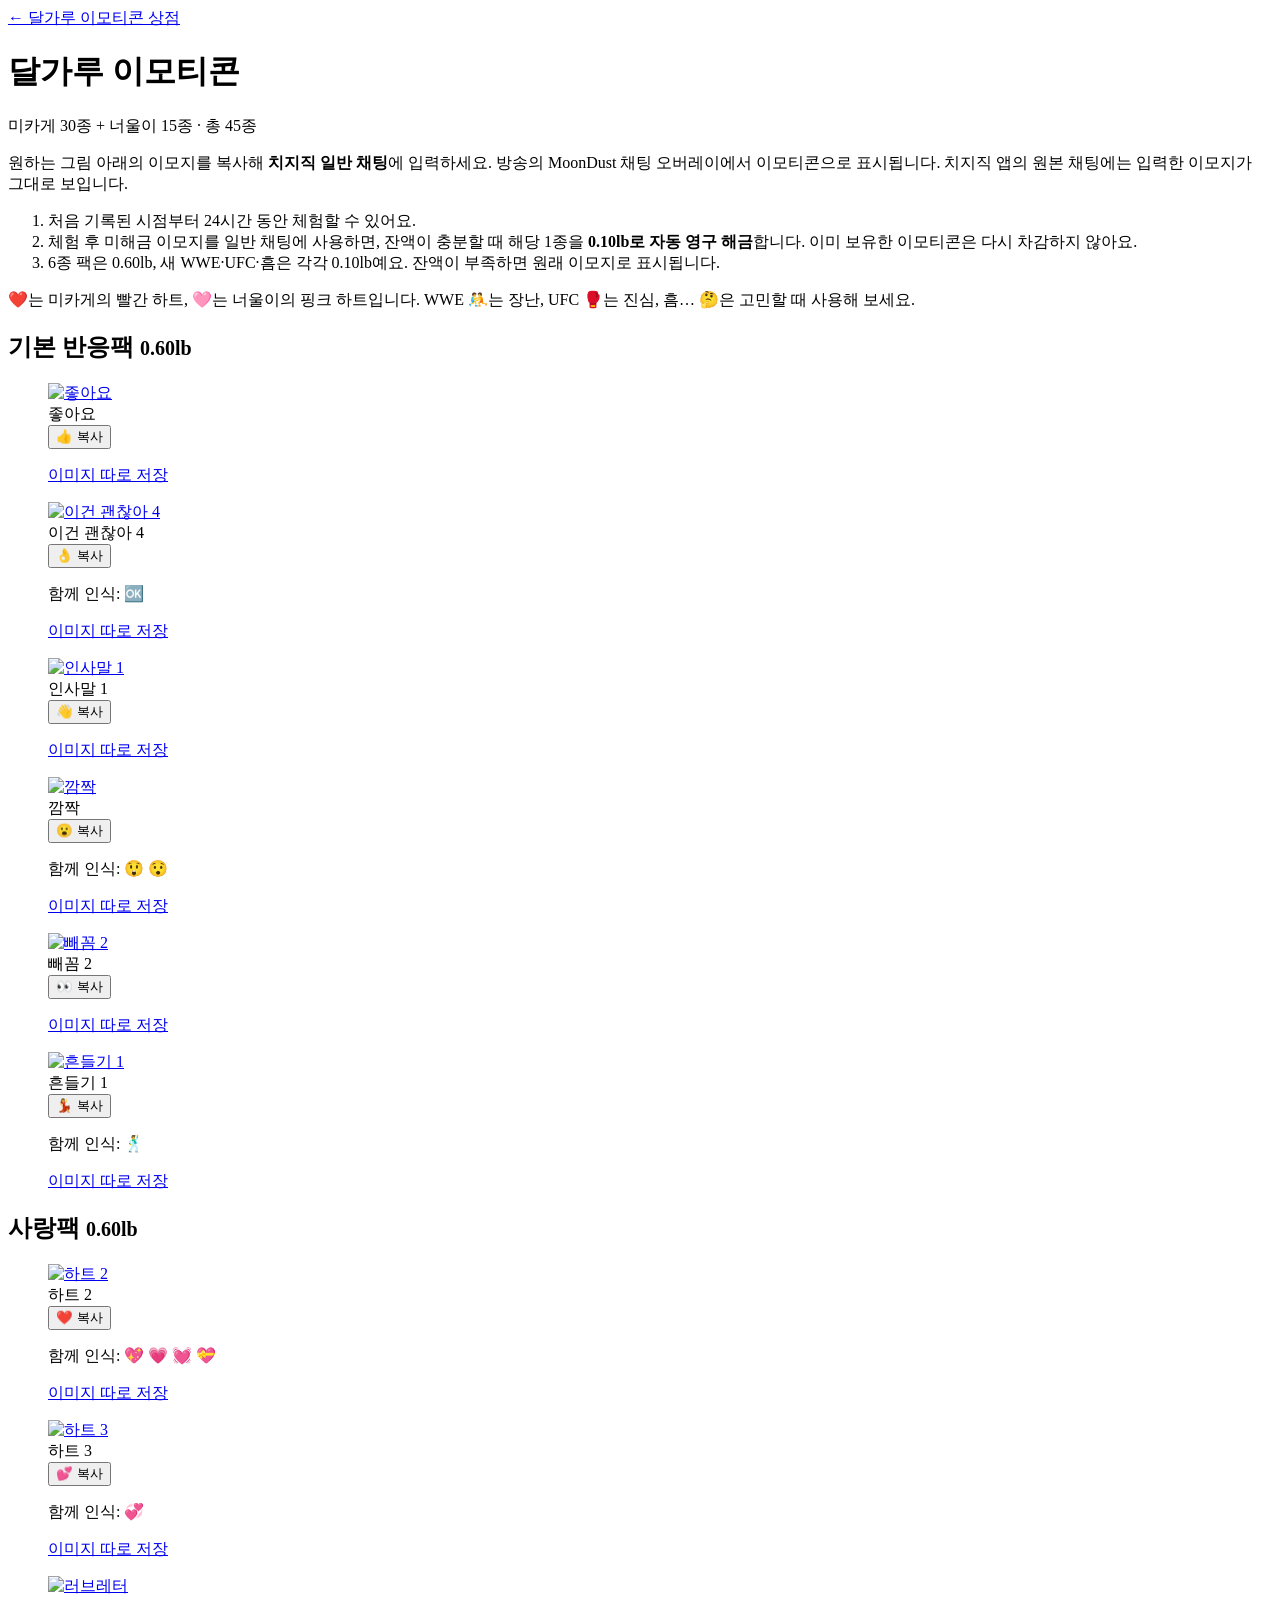
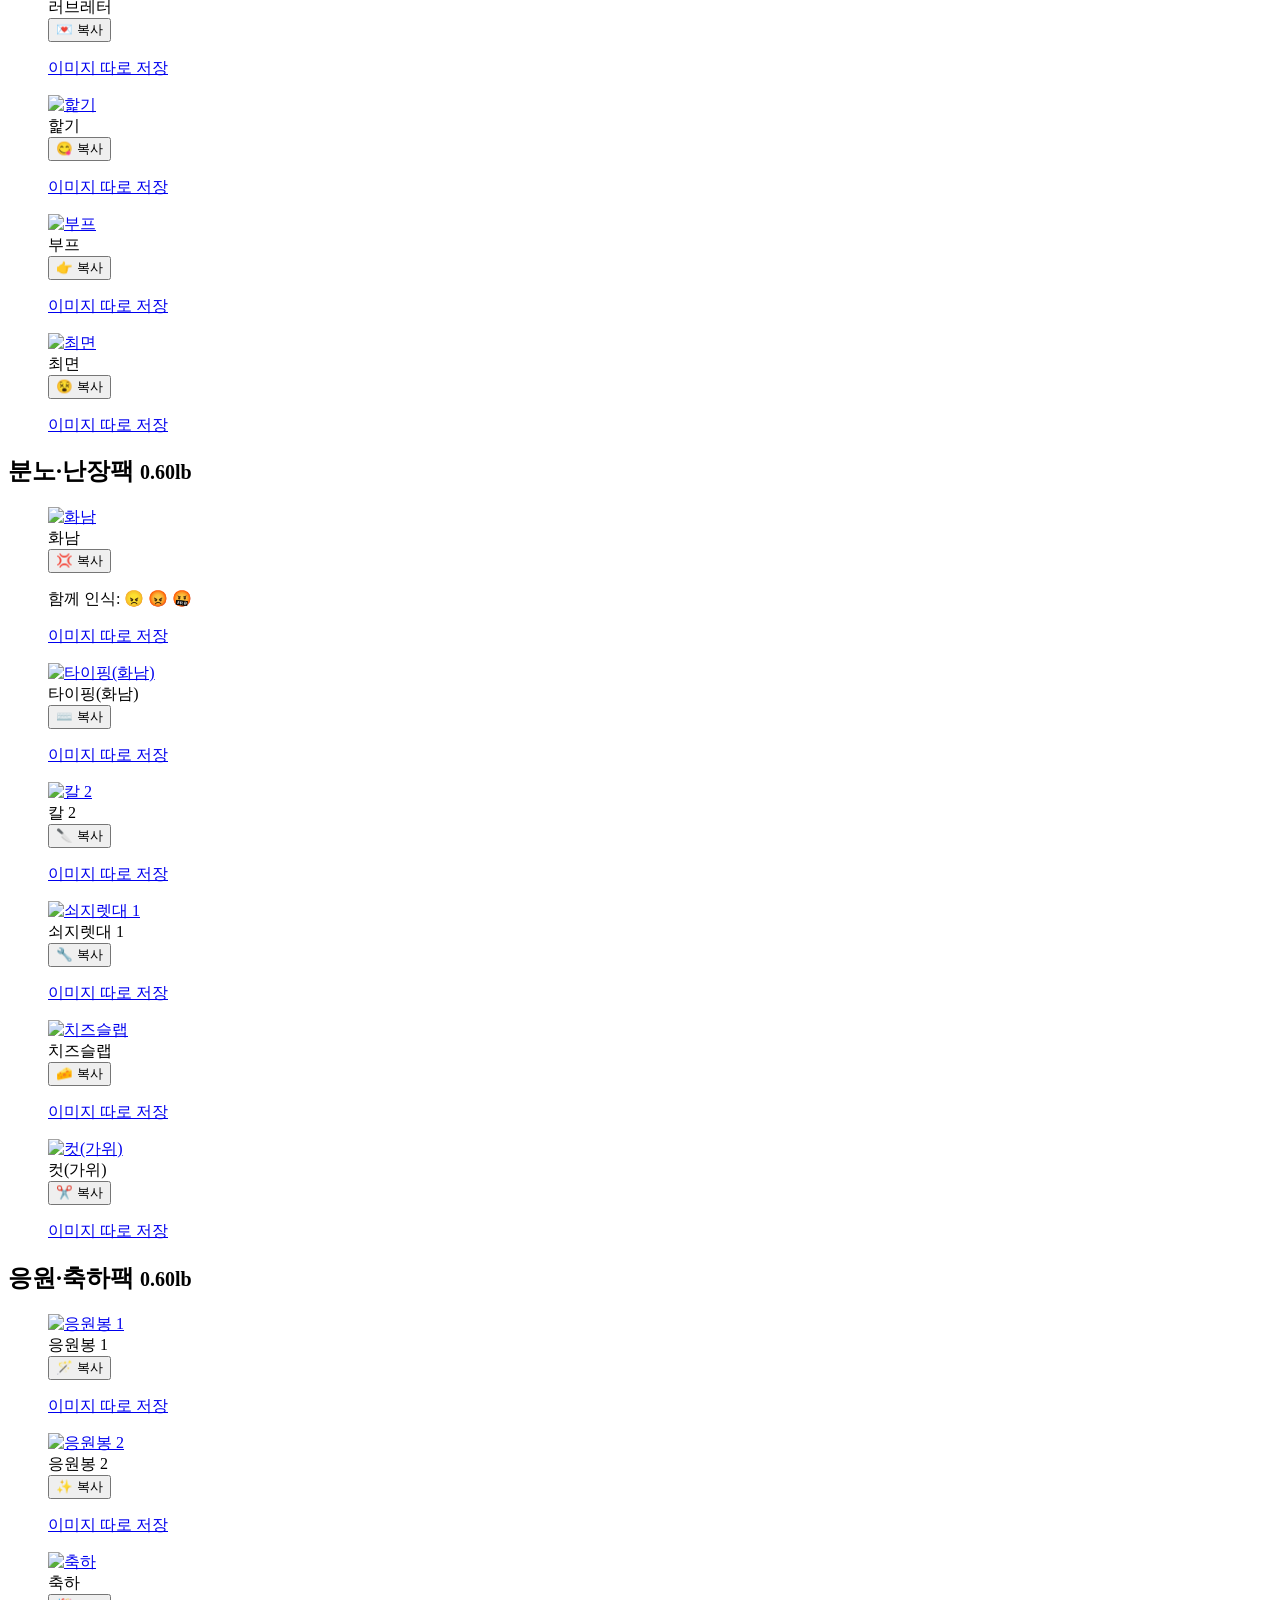
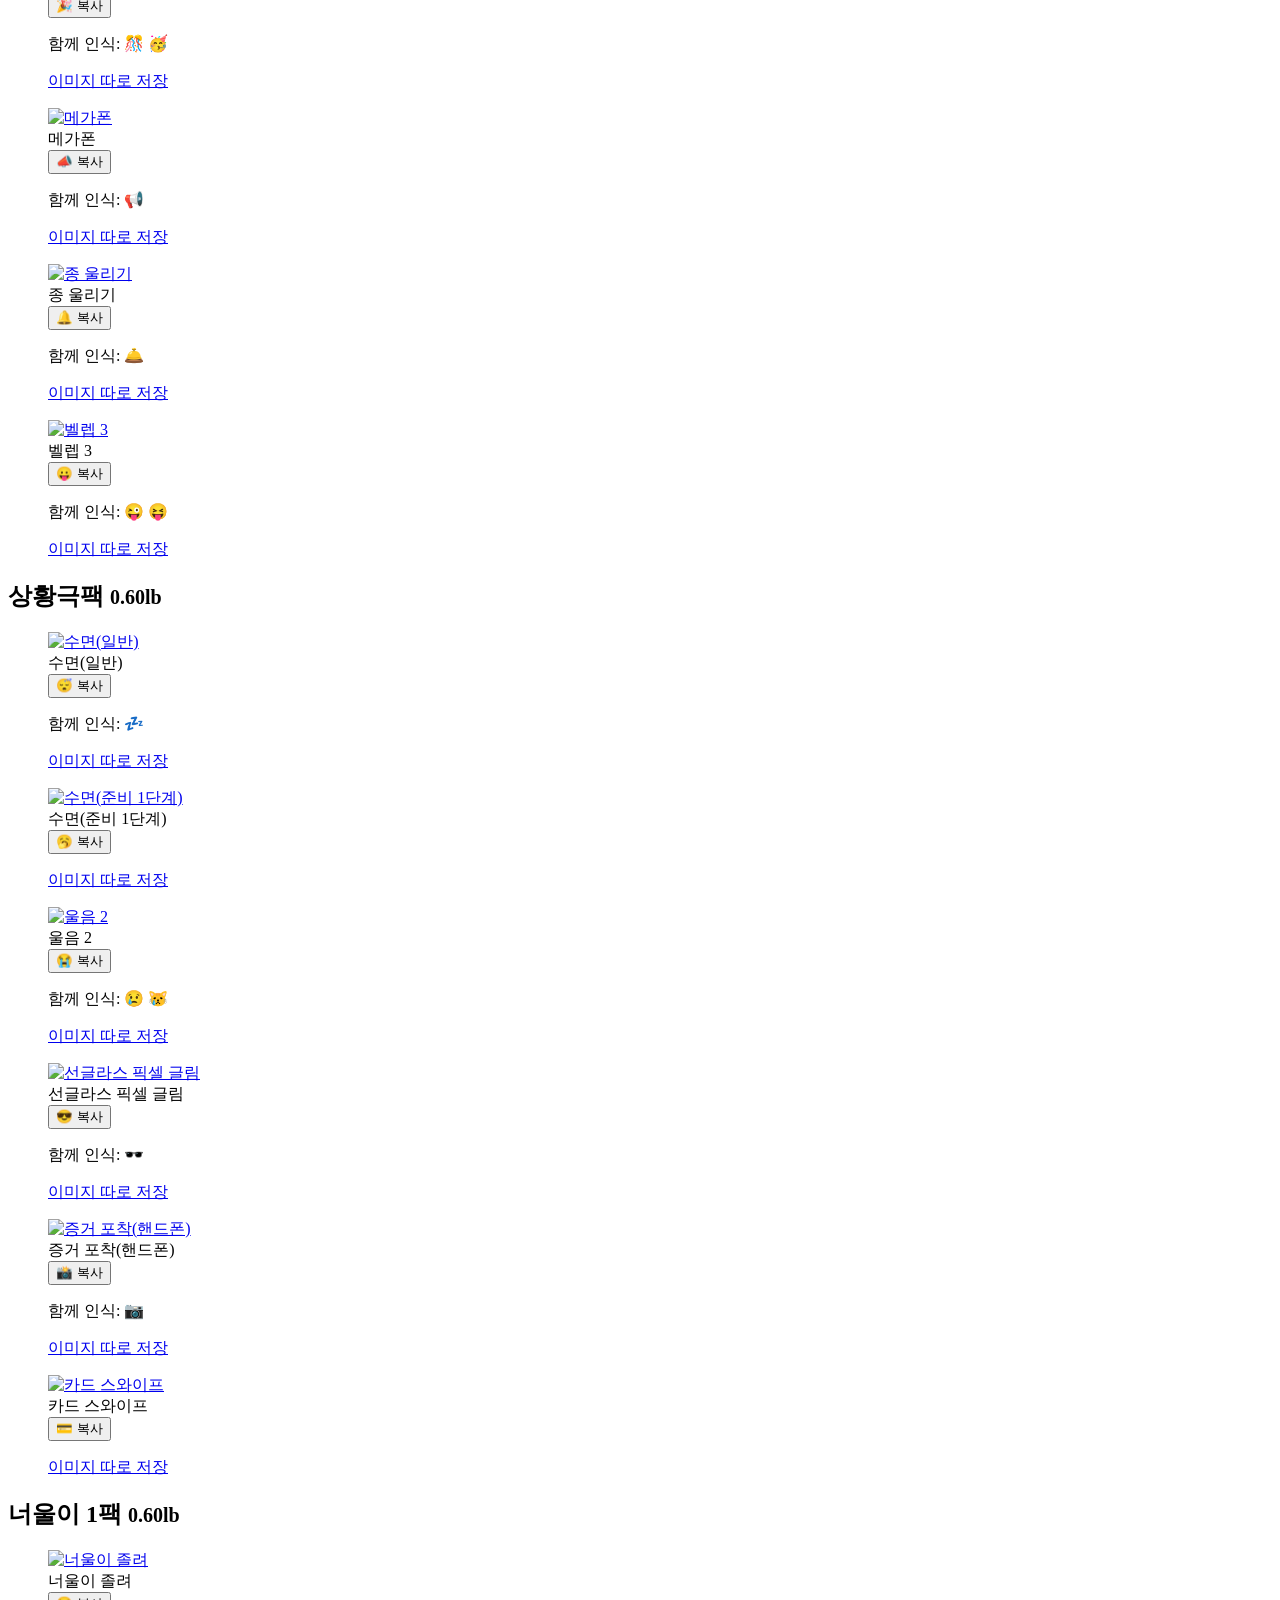
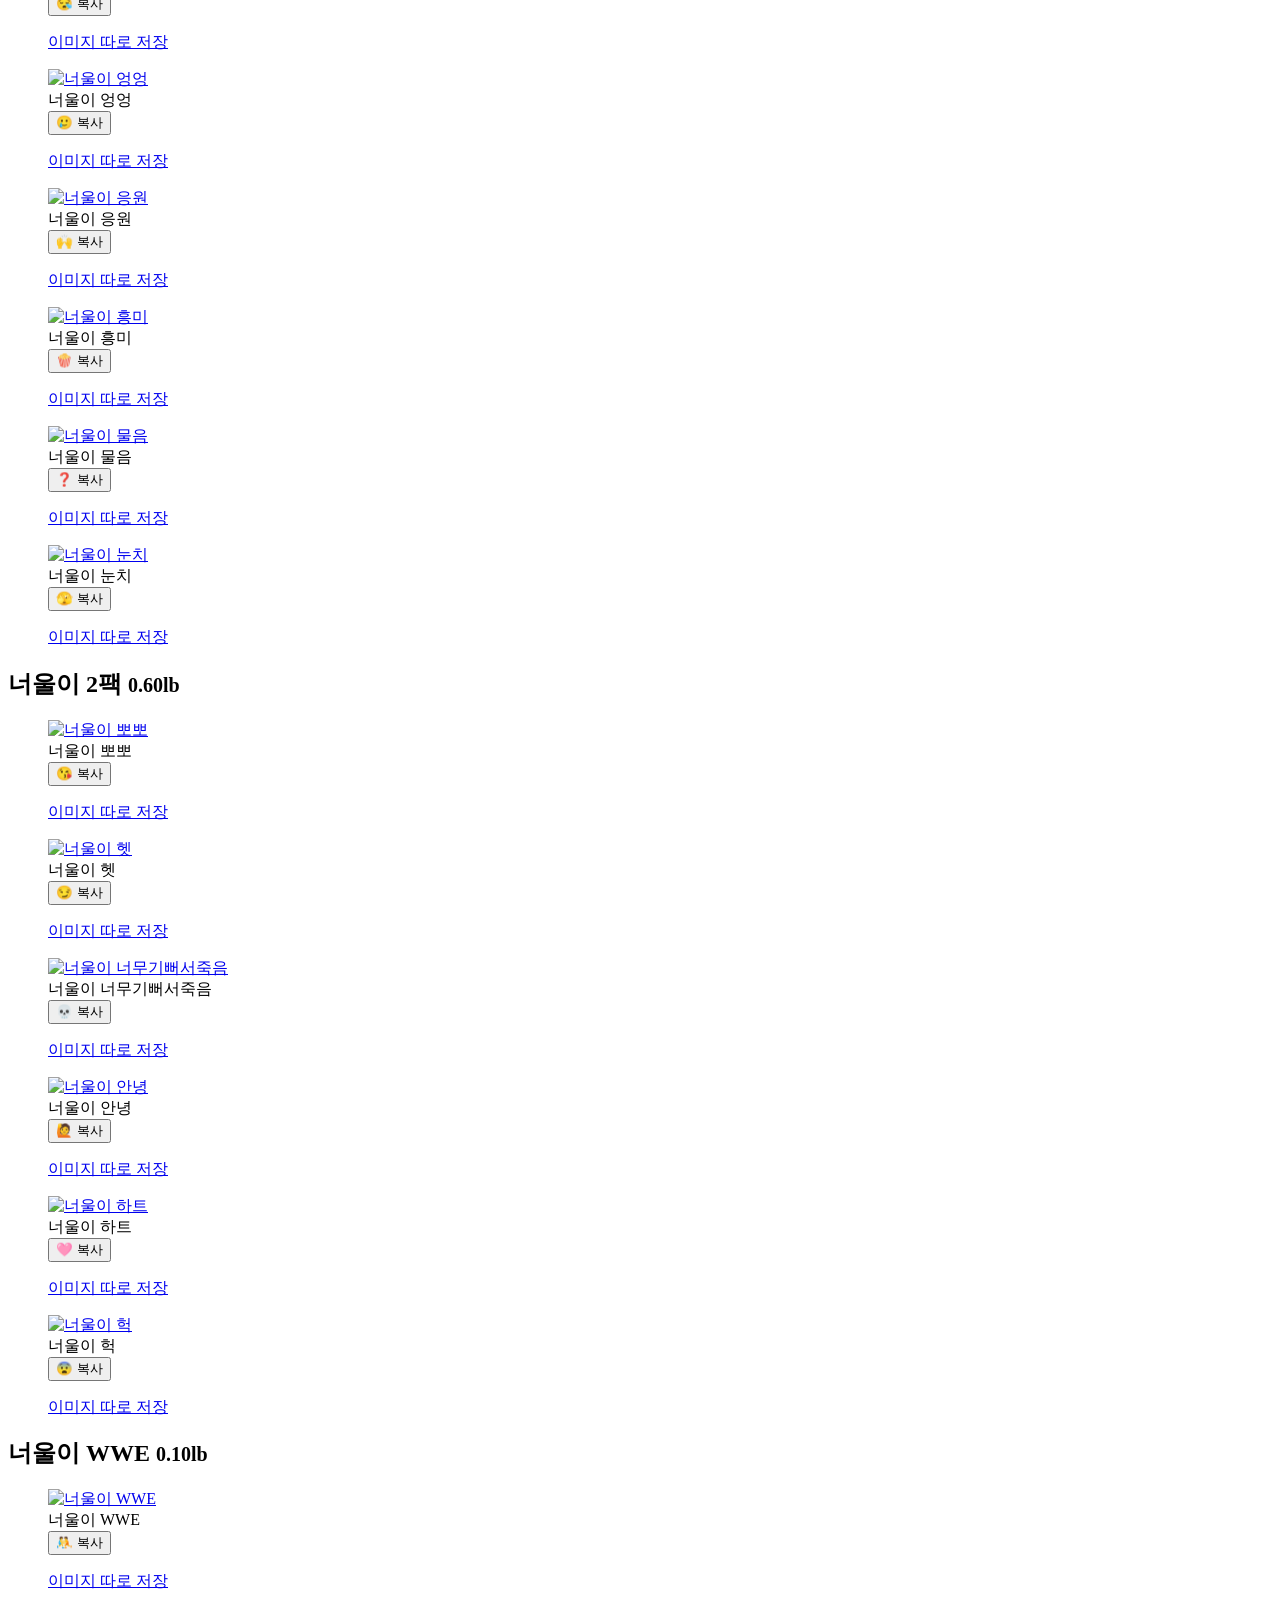
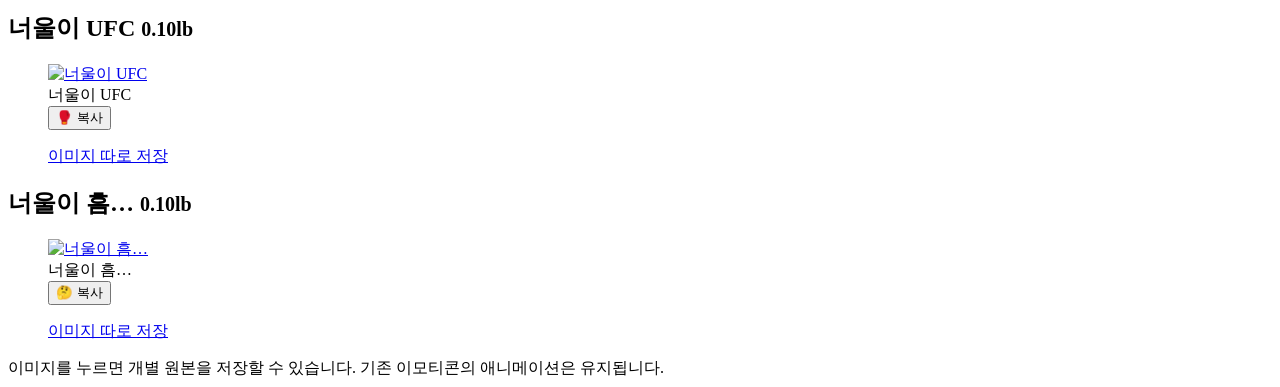
==== emote-guide.html @ 675f0cbe "Publish MoonDust complete emote guide: emote-guide.html" ====
<!doctype html><html lang="ko"><meta charset="utf-8"><meta name="viewport" content="width=device-width,initial-scale=1"><title>달가루 이모티콘 · 전체 사용 가이드</title><link rel="stylesheet" href="./emote-guide.css"><body><main><a href="./#emotes">← 달가루 이모티콘 상점</a><h1>달가루 이모티콘</h1><p class="lead">미카게 30종 + 너울이 15종 · 총 45종</p><p>원하는 그림 아래의 이모지를 복사해 <strong>치지직 일반 채팅</strong>에 입력하세요. 방송의 MoonDust 채팅 오버레이에서 이모티콘으로 표시됩니다. 치지직 앱의 원본 채팅에는 입력한 이모지가 그대로 보입니다.</p><ol><li>처음 기록된 시점부터 24시간 동안 체험할 수 있어요.</li><li>체험 후 미해금 이모지를 일반 채팅에 사용하면, 잔액이 충분할 때 해당 1종을 <strong>0.10lb로 자동 영구 해금</strong>합니다. 이미 보유한 이모티콘은 다시 차감하지 않아요.</li><li>6종 팩은 0.60lb, 새 WWE·UFC·흠은 각각 0.10lb예요. 잔액이 부족하면 원래 이모지로 표시됩니다.</li></ol><p>❤️는 미카게의 빨간 하트, 🩷는 너울이의 핑크 하트입니다. WWE 🤼는 장난, UFC 🥊는 진심, 흠… 🤔은 고민할 때 사용해 보세요.</p><p id="copy-status" role="status" aria-live="polite"></p><section><h2>기본 반응팩 <small>0.60lb</small></h2><div class="grid"><figure><a href="https://mikage-moondust.uiling.chatgpt.site/emote-assets/like-eed3e1c552b2e7c0.gif" download><img src="https://mikage-moondust.uiling.chatgpt.site/emote-assets/like-eed3e1c552b2e7c0.gif" alt="좋아요" width="160" height="160" loading="lazy"></a><figcaption>좋아요</figcaption><button type="button" data-copy="👍">👍 복사</button><p class="aliases"></p><a href="https://mikage-moondust.uiling.chatgpt.site/emote-assets/like-eed3e1c552b2e7c0.gif" download>이미지 따로 저장</a></figure><figure><a href="https://mikage-moondust.uiling.chatgpt.site/emote-assets/okay-93b580d7448244f3.gif" download><img src="https://mikage-moondust.uiling.chatgpt.site/emote-assets/okay-93b580d7448244f3.gif" alt="이건 괜찮아 4" width="160" height="160" loading="lazy"></a><figcaption>이건 괜찮아 4</figcaption><button type="button" data-copy="👌">👌 복사</button><p class="aliases">함께 인식: 🆗</p><a href="https://mikage-moondust.uiling.chatgpt.site/emote-assets/okay-93b580d7448244f3.gif" download>이미지 따로 저장</a></figure><figure><a href="https://mikage-moondust.uiling.chatgpt.site/emote-assets/hello-a916f57920b6ce4c.gif" download><img src="https://mikage-moondust.uiling.chatgpt.site/emote-assets/hello-a916f57920b6ce4c.gif" alt="인사말 1" width="160" height="160" loading="lazy"></a><figcaption>인사말 1</figcaption><button type="button" data-copy="👋">👋 복사</button><p class="aliases"></p><a href="https://mikage-moondust.uiling.chatgpt.site/emote-assets/hello-a916f57920b6ce4c.gif" download>이미지 따로 저장</a></figure><figure><a href="https://mikage-moondust.uiling.chatgpt.site/emote-assets/surprise-17e62fa26960fc77.gif" download><img src="https://mikage-moondust.uiling.chatgpt.site/emote-assets/surprise-17e62fa26960fc77.gif" alt="깜짝" width="160" height="160" loading="lazy"></a><figcaption>깜짝</figcaption><button type="button" data-copy="😮">😮 복사</button><p class="aliases">함께 인식: 😲 😯</p><a href="https://mikage-moondust.uiling.chatgpt.site/emote-assets/surprise-17e62fa26960fc77.gif" download>이미지 따로 저장</a></figure><figure><a href="https://mikage-moondust.uiling.chatgpt.site/emote-assets/peek-11a2d6be39b840a2.gif" download><img src="https://mikage-moondust.uiling.chatgpt.site/emote-assets/peek-11a2d6be39b840a2.gif" alt="빼꼼 2" width="160" height="160" loading="lazy"></a><figcaption>빼꼼 2</figcaption><button type="button" data-copy="👀">👀 복사</button><p class="aliases"></p><a href="https://mikage-moondust.uiling.chatgpt.site/emote-assets/peek-11a2d6be39b840a2.gif" download>이미지 따로 저장</a></figure><figure><a href="https://mikage-moondust.uiling.chatgpt.site/emote-assets/shake-0566fd6a4ebff6fd.gif" download><img src="https://mikage-moondust.uiling.chatgpt.site/emote-assets/shake-0566fd6a4ebff6fd.gif" alt="흔들기 1" width="160" height="160" loading="lazy"></a><figcaption>흔들기 1</figcaption><button type="button" data-copy="💃">💃 복사</button><p class="aliases">함께 인식: 🕺</p><a href="https://mikage-moondust.uiling.chatgpt.site/emote-assets/shake-0566fd6a4ebff6fd.gif" download>이미지 따로 저장</a></figure></div></section><section><h2>사랑팩 <small>0.60lb</small></h2><div class="grid"><figure><a href="https://mikage-moondust.uiling.chatgpt.site/emote-assets/heart-c5cb32f685c81245.gif" download><img src="https://mikage-moondust.uiling.chatgpt.site/emote-assets/heart-c5cb32f685c81245.gif" alt="하트 2" width="160" height="160" loading="lazy"></a><figcaption>하트 2</figcaption><button type="button" data-copy="❤️">❤️ 복사</button><p class="aliases">함께 인식: 💖 💗 💓 💝</p><a href="https://mikage-moondust.uiling.chatgpt.site/emote-assets/heart-c5cb32f685c81245.gif" download>이미지 따로 저장</a></figure><figure><a href="https://mikage-moondust.uiling.chatgpt.site/emote-assets/hearts-6befe5bba53d9139.gif" download><img src="https://mikage-moondust.uiling.chatgpt.site/emote-assets/hearts-6befe5bba53d9139.gif" alt="하트 3" width="160" height="160" loading="lazy"></a><figcaption>하트 3</figcaption><button type="button" data-copy="💕">💕 복사</button><p class="aliases">함께 인식: 💞</p><a href="https://mikage-moondust.uiling.chatgpt.site/emote-assets/hearts-6befe5bba53d9139.gif" download>이미지 따로 저장</a></figure><figure><a href="https://mikage-moondust.uiling.chatgpt.site/emote-assets/letter-54b73bb79f86b733.gif" download><img src="https://mikage-moondust.uiling.chatgpt.site/emote-assets/letter-54b73bb79f86b733.gif" alt="러브레터" width="160" height="160" loading="lazy"></a><figcaption>러브레터</figcaption><button type="button" data-copy="💌">💌 복사</button><p class="aliases"></p><a href="https://mikage-moondust.uiling.chatgpt.site/emote-assets/letter-54b73bb79f86b733.gif" download>이미지 따로 저장</a></figure><figure><a href="https://mikage-moondust.uiling.chatgpt.site/emote-assets/lick-c629da28eef0bb8f.gif" download><img src="https://mikage-moondust.uiling.chatgpt.site/emote-assets/lick-c629da28eef0bb8f.gif" alt="핥기" width="160" height="160" loading="lazy"></a><figcaption>핥기</figcaption><button type="button" data-copy="😋">😋 복사</button><p class="aliases"></p><a href="https://mikage-moondust.uiling.chatgpt.site/emote-assets/lick-c629da28eef0bb8f.gif" download>이미지 따로 저장</a></figure><figure><a href="https://mikage-moondust.uiling.chatgpt.site/emote-assets/boop-9b54d014d9bc1bb2.gif" download><img src="https://mikage-moondust.uiling.chatgpt.site/emote-assets/boop-9b54d014d9bc1bb2.gif" alt="부프" width="160" height="160" loading="lazy"></a><figcaption>부프</figcaption><button type="button" data-copy="👉">👉 복사</button><p class="aliases"></p><a href="https://mikage-moondust.uiling.chatgpt.site/emote-assets/boop-9b54d014d9bc1bb2.gif" download>이미지 따로 저장</a></figure><figure><a href="https://mikage-moondust.uiling.chatgpt.site/emote-assets/hypnosis-98c4894995e524b1.gif" download><img src="https://mikage-moondust.uiling.chatgpt.site/emote-assets/hypnosis-98c4894995e524b1.gif" alt="최면" width="160" height="160" loading="lazy"></a><figcaption>최면</figcaption><button type="button" data-copy="😵">😵 복사</button><p class="aliases"></p><a href="https://mikage-moondust.uiling.chatgpt.site/emote-assets/hypnosis-98c4894995e524b1.gif" download>이미지 따로 저장</a></figure></div></section><section><h2>분노·난장팩 <small>0.60lb</small></h2><div class="grid"><figure><a href="https://mikage-moondust.uiling.chatgpt.site/emote-assets/angry-86b6f8505c39446e.gif" download><img src="https://mikage-moondust.uiling.chatgpt.site/emote-assets/angry-86b6f8505c39446e.gif" alt="화남" width="160" height="160" loading="lazy"></a><figcaption>화남</figcaption><button type="button" data-copy="💢">💢 복사</button><p class="aliases">함께 인식: 😠 😡 🤬</p><a href="https://mikage-moondust.uiling.chatgpt.site/emote-assets/angry-86b6f8505c39446e.gif" download>이미지 따로 저장</a></figure><figure><a href="https://mikage-moondust.uiling.chatgpt.site/emote-assets/typing-b37c34c18e0b1b00.gif" download><img src="https://mikage-moondust.uiling.chatgpt.site/emote-assets/typing-b37c34c18e0b1b00.gif" alt="타이핑(화남)" width="160" height="160" loading="lazy"></a><figcaption>타이핑(화남)</figcaption><button type="button" data-copy="⌨️">⌨️ 복사</button><p class="aliases"></p><a href="https://mikage-moondust.uiling.chatgpt.site/emote-assets/typing-b37c34c18e0b1b00.gif" download>이미지 따로 저장</a></figure><figure><a href="https://mikage-moondust.uiling.chatgpt.site/emote-assets/knife-c58257f8c8761fe9.gif" download><img src="https://mikage-moondust.uiling.chatgpt.site/emote-assets/knife-c58257f8c8761fe9.gif" alt="칼 2" width="160" height="160" loading="lazy"></a><figcaption>칼 2</figcaption><button type="button" data-copy="🔪">🔪 복사</button><p class="aliases"></p><a href="https://mikage-moondust.uiling.chatgpt.site/emote-assets/knife-c58257f8c8761fe9.gif" download>이미지 따로 저장</a></figure><figure><a href="https://mikage-moondust.uiling.chatgpt.site/emote-assets/crowbar-62a0d95db8de074e.gif" download><img src="https://mikage-moondust.uiling.chatgpt.site/emote-assets/crowbar-62a0d95db8de074e.gif" alt="쇠지렛대 1" width="160" height="160" loading="lazy"></a><figcaption>쇠지렛대 1</figcaption><button type="button" data-copy="🔧">🔧 복사</button><p class="aliases"></p><a href="https://mikage-moondust.uiling.chatgpt.site/emote-assets/crowbar-62a0d95db8de074e.gif" download>이미지 따로 저장</a></figure><figure><a href="https://mikage-moondust.uiling.chatgpt.site/emote-assets/cheese-3510c371e2b51f42.gif" download><img src="https://mikage-moondust.uiling.chatgpt.site/emote-assets/cheese-3510c371e2b51f42.gif" alt="치즈슬랩" width="160" height="160" loading="lazy"></a><figcaption>치즈슬랩</figcaption><button type="button" data-copy="🧀">🧀 복사</button><p class="aliases"></p><a href="https://mikage-moondust.uiling.chatgpt.site/emote-assets/cheese-3510c371e2b51f42.gif" download>이미지 따로 저장</a></figure><figure><a href="https://mikage-moondust.uiling.chatgpt.site/emote-assets/scissors-648e9de0bd212ffe.gif" download><img src="https://mikage-moondust.uiling.chatgpt.site/emote-assets/scissors-648e9de0bd212ffe.gif" alt="컷(가위)" width="160" height="160" loading="lazy"></a><figcaption>컷(가위)</figcaption><button type="button" data-copy="✂️">✂️ 복사</button><p class="aliases"></p><a href="https://mikage-moondust.uiling.chatgpt.site/emote-assets/scissors-648e9de0bd212ffe.gif" download>이미지 따로 저장</a></figure></div></section><section><h2>응원·축하팩 <small>0.60lb</small></h2><div class="grid"><figure><a href="https://mikage-moondust.uiling.chatgpt.site/emote-assets/lightstick1-c11123ab72e8c10c.gif" download><img src="https://mikage-moondust.uiling.chatgpt.site/emote-assets/lightstick1-c11123ab72e8c10c.gif" alt="응원봉 1" width="160" height="160" loading="lazy"></a><figcaption>응원봉 1</figcaption><button type="button" data-copy="🪄">🪄 복사</button><p class="aliases"></p><a href="https://mikage-moondust.uiling.chatgpt.site/emote-assets/lightstick1-c11123ab72e8c10c.gif" download>이미지 따로 저장</a></figure><figure><a href="https://mikage-moondust.uiling.chatgpt.site/emote-assets/lightstick2-cdcb2ab9e2550002.gif" download><img src="https://mikage-moondust.uiling.chatgpt.site/emote-assets/lightstick2-cdcb2ab9e2550002.gif" alt="응원봉 2" width="160" height="160" loading="lazy"></a><figcaption>응원봉 2</figcaption><button type="button" data-copy="✨">✨ 복사</button><p class="aliases"></p><a href="https://mikage-moondust.uiling.chatgpt.site/emote-assets/lightstick2-cdcb2ab9e2550002.gif" download>이미지 따로 저장</a></figure><figure><a href="https://mikage-moondust.uiling.chatgpt.site/emote-assets/party-117d31d4551e57bc.gif" download><img src="https://mikage-moondust.uiling.chatgpt.site/emote-assets/party-117d31d4551e57bc.gif" alt="축하" width="160" height="160" loading="lazy"></a><figcaption>축하</figcaption><button type="button" data-copy="🎉">🎉 복사</button><p class="aliases">함께 인식: 🎊 🥳</p><a href="https://mikage-moondust.uiling.chatgpt.site/emote-assets/party-117d31d4551e57bc.gif" download>이미지 따로 저장</a></figure><figure><a href="https://mikage-moondust.uiling.chatgpt.site/emote-assets/megaphone-efcb4255422467fb.gif" download><img src="https://mikage-moondust.uiling.chatgpt.site/emote-assets/megaphone-efcb4255422467fb.gif" alt="메가폰" width="160" height="160" loading="lazy"></a><figcaption>메가폰</figcaption><button type="button" data-copy="📣">📣 복사</button><p class="aliases">함께 인식: 📢</p><a href="https://mikage-moondust.uiling.chatgpt.site/emote-assets/megaphone-efcb4255422467fb.gif" download>이미지 따로 저장</a></figure><figure><a href="https://mikage-moondust.uiling.chatgpt.site/emote-assets/bell-528068bf02d869b9.gif" download><img src="https://mikage-moondust.uiling.chatgpt.site/emote-assets/bell-528068bf02d869b9.gif" alt="종 울리기" width="160" height="160" loading="lazy"></a><figcaption>종 울리기</figcaption><button type="button" data-copy="🔔">🔔 복사</button><p class="aliases">함께 인식: 🛎️</p><a href="https://mikage-moondust.uiling.chatgpt.site/emote-assets/bell-528068bf02d869b9.gif" download>이미지 따로 저장</a></figure><figure><a href="https://mikage-moondust.uiling.chatgpt.site/emote-assets/blep-5c6ae68a7be7bb1d.gif" download><img src="https://mikage-moondust.uiling.chatgpt.site/emote-assets/blep-5c6ae68a7be7bb1d.gif" alt="벨렙 3" width="160" height="160" loading="lazy"></a><figcaption>벨렙 3</figcaption><button type="button" data-copy="😛">😛 복사</button><p class="aliases">함께 인식: 😜 😝</p><a href="https://mikage-moondust.uiling.chatgpt.site/emote-assets/blep-5c6ae68a7be7bb1d.gif" download>이미지 따로 저장</a></figure></div></section><section><h2>상황극팩 <small>0.60lb</small></h2><div class="grid"><figure><a href="https://mikage-moondust.uiling.chatgpt.site/emote-assets/sleep-dbfe5532da8b2ffd.gif" download><img src="https://mikage-moondust.uiling.chatgpt.site/emote-assets/sleep-dbfe5532da8b2ffd.gif" alt="수면(일반)" width="160" height="160" loading="lazy"></a><figcaption>수면(일반)</figcaption><button type="button" data-copy="😴">😴 복사</button><p class="aliases">함께 인식: 💤</p><a href="https://mikage-moondust.uiling.chatgpt.site/emote-assets/sleep-dbfe5532da8b2ffd.gif" download>이미지 따로 저장</a></figure><figure><a href="https://mikage-moondust.uiling.chatgpt.site/emote-assets/bedtime-1fb79cf5437d87c2.gif" download><img src="https://mikage-moondust.uiling.chatgpt.site/emote-assets/bedtime-1fb79cf5437d87c2.gif" alt="수면(준비 1단계)" width="160" height="160" loading="lazy"></a><figcaption>수면(준비 1단계)</figcaption><button type="button" data-copy="🥱">🥱 복사</button><p class="aliases"></p><a href="https://mikage-moondust.uiling.chatgpt.site/emote-assets/bedtime-1fb79cf5437d87c2.gif" download>이미지 따로 저장</a></figure><figure><a href="https://mikage-moondust.uiling.chatgpt.site/emote-assets/cry-e6a0855f14cc6138.gif" download><img src="https://mikage-moondust.uiling.chatgpt.site/emote-assets/cry-e6a0855f14cc6138.gif" alt="울음 2" width="160" height="160" loading="lazy"></a><figcaption>울음 2</figcaption><button type="button" data-copy="😭">😭 복사</button><p class="aliases">함께 인식: 😢 😿</p><a href="https://mikage-moondust.uiling.chatgpt.site/emote-assets/cry-e6a0855f14cc6138.gif" download>이미지 따로 저장</a></figure><figure><a href="https://mikage-moondust.uiling.chatgpt.site/emote-assets/cool-c423064ec222534f.gif" download><img src="https://mikage-moondust.uiling.chatgpt.site/emote-assets/cool-c423064ec222534f.gif" alt="선글라스 픽셀 글림" width="160" height="160" loading="lazy"></a><figcaption>선글라스 픽셀 글림</figcaption><button type="button" data-copy="😎">😎 복사</button><p class="aliases">함께 인식: 🕶️</p><a href="https://mikage-moondust.uiling.chatgpt.site/emote-assets/cool-c423064ec222534f.gif" download>이미지 따로 저장</a></figure><figure><a href="https://mikage-moondust.uiling.chatgpt.site/emote-assets/phone-e9a98c3426c500c6.gif" download><img src="https://mikage-moondust.uiling.chatgpt.site/emote-assets/phone-e9a98c3426c500c6.gif" alt="증거 포착(핸드폰)" width="160" height="160" loading="lazy"></a><figcaption>증거 포착(핸드폰)</figcaption><button type="button" data-copy="📸">📸 복사</button><p class="aliases">함께 인식: 📷</p><a href="https://mikage-moondust.uiling.chatgpt.site/emote-assets/phone-e9a98c3426c500c6.gif" download>이미지 따로 저장</a></figure><figure><a href="https://mikage-moondust.uiling.chatgpt.site/emote-assets/card-10024dec38ced4e2.gif" download><img src="https://mikage-moondust.uiling.chatgpt.site/emote-assets/card-10024dec38ced4e2.gif" alt="카드 스와이프" width="160" height="160" loading="lazy"></a><figcaption>카드 스와이프</figcaption><button type="button" data-copy="💳">💳 복사</button><p class="aliases"></p><a href="https://mikage-moondust.uiling.chatgpt.site/emote-assets/card-10024dec38ced4e2.gif" download>이미지 따로 저장</a></figure></div></section><section><h2>너울이 1팩 <small>0.60lb</small></h2><div class="grid"><figure><a href="https://mikage-moondust.uiling.chatgpt.site/emote-assets/neowi-sleep-90ada2137429f231.png" download><img src="https://mikage-moondust.uiling.chatgpt.site/emote-assets/neowi-sleep-90ada2137429f231.png" alt="너울이 졸려" width="160" height="160" loading="lazy"></a><figcaption>너울이 졸려</figcaption><button type="button" data-copy="😪">😪 복사</button><p class="aliases"></p><a href="https://mikage-moondust.uiling.chatgpt.site/emote-assets/neowi-sleep-90ada2137429f231.png" download>이미지 따로 저장</a></figure><figure><a href="https://mikage-moondust.uiling.chatgpt.site/emote-assets/neowi-cry-25bdd8effabacdc1.png" download><img src="https://mikage-moondust.uiling.chatgpt.site/emote-assets/neowi-cry-25bdd8effabacdc1.png" alt="너울이 엉엉" width="160" height="160" loading="lazy"></a><figcaption>너울이 엉엉</figcaption><button type="button" data-copy="🥲">🥲 복사</button><p class="aliases"></p><a href="https://mikage-moondust.uiling.chatgpt.site/emote-assets/neowi-cry-25bdd8effabacdc1.png" download>이미지 따로 저장</a></figure><figure><a href="https://mikage-moondust.uiling.chatgpt.site/emote-assets/neowi-cheer-fa7fb49f21f439de.png" download><img src="https://mikage-moondust.uiling.chatgpt.site/emote-assets/neowi-cheer-fa7fb49f21f439de.png" alt="너울이 응원" width="160" height="160" loading="lazy"></a><figcaption>너울이 응원</figcaption><button type="button" data-copy="🙌">🙌 복사</button><p class="aliases"></p><a href="https://mikage-moondust.uiling.chatgpt.site/emote-assets/neowi-cheer-fa7fb49f21f439de.png" download>이미지 따로 저장</a></figure><figure><a href="https://mikage-moondust.uiling.chatgpt.site/emote-assets/neowi-interest-624e5a18eaf896e1.png" download><img src="https://mikage-moondust.uiling.chatgpt.site/emote-assets/neowi-interest-624e5a18eaf896e1.png" alt="너울이 흥미" width="160" height="160" loading="lazy"></a><figcaption>너울이 흥미</figcaption><button type="button" data-copy="🍿">🍿 복사</button><p class="aliases"></p><a href="https://mikage-moondust.uiling.chatgpt.site/emote-assets/neowi-interest-624e5a18eaf896e1.png" download>이미지 따로 저장</a></figure><figure><a href="https://mikage-moondust.uiling.chatgpt.site/emote-assets/neowi-question-6c96b8eb396dd05f.png" download><img src="https://mikage-moondust.uiling.chatgpt.site/emote-assets/neowi-question-6c96b8eb396dd05f.png" alt="너울이 물음" width="160" height="160" loading="lazy"></a><figcaption>너울이 물음</figcaption><button type="button" data-copy="❓">❓ 복사</button><p class="aliases"></p><a href="https://mikage-moondust.uiling.chatgpt.site/emote-assets/neowi-question-6c96b8eb396dd05f.png" download>이미지 따로 저장</a></figure><figure><a href="https://mikage-moondust.uiling.chatgpt.site/emote-assets/neowi-peek-80f66ad392a7d7e5.png" download><img src="https://mikage-moondust.uiling.chatgpt.site/emote-assets/neowi-peek-80f66ad392a7d7e5.png" alt="너울이 눈치" width="160" height="160" loading="lazy"></a><figcaption>너울이 눈치</figcaption><button type="button" data-copy="🫣">🫣 복사</button><p class="aliases"></p><a href="https://mikage-moondust.uiling.chatgpt.site/emote-assets/neowi-peek-80f66ad392a7d7e5.png" download>이미지 따로 저장</a></figure></div></section><section><h2>너울이 2팩 <small>0.60lb</small></h2><div class="grid"><figure><a href="https://mikage-moondust.uiling.chatgpt.site/emote-assets/neowi-kiss-8b04624f65d8d72b.png" download><img src="https://mikage-moondust.uiling.chatgpt.site/emote-assets/neowi-kiss-8b04624f65d8d72b.png" alt="너울이 뽀뽀" width="160" height="160" loading="lazy"></a><figcaption>너울이 뽀뽀</figcaption><button type="button" data-copy="😘">😘 복사</button><p class="aliases"></p><a href="https://mikage-moondust.uiling.chatgpt.site/emote-assets/neowi-kiss-8b04624f65d8d72b.png" download>이미지 따로 저장</a></figure><figure><a href="https://mikage-moondust.uiling.chatgpt.site/emote-assets/neowi-heh-14ce83ee393764d1.png" download><img src="https://mikage-moondust.uiling.chatgpt.site/emote-assets/neowi-heh-14ce83ee393764d1.png" alt="너울이 헷" width="160" height="160" loading="lazy"></a><figcaption>너울이 헷</figcaption><button type="button" data-copy="😏">😏 복사</button><p class="aliases"></p><a href="https://mikage-moondust.uiling.chatgpt.site/emote-assets/neowi-heh-14ce83ee393764d1.png" download>이미지 따로 저장</a></figure><figure><a href="https://mikage-moondust.uiling.chatgpt.site/emote-assets/neowi-dead-d442fd1340cd12ef.png" download><img src="https://mikage-moondust.uiling.chatgpt.site/emote-assets/neowi-dead-d442fd1340cd12ef.png" alt="너울이 너무기뻐서죽음" width="160" height="160" loading="lazy"></a><figcaption>너울이 너무기뻐서죽음</figcaption><button type="button" data-copy="💀">💀 복사</button><p class="aliases"></p><a href="https://mikage-moondust.uiling.chatgpt.site/emote-assets/neowi-dead-d442fd1340cd12ef.png" download>이미지 따로 저장</a></figure><figure><a href="https://mikage-moondust.uiling.chatgpt.site/emote-assets/neowi-hello-4611755e190566be.png" download><img src="https://mikage-moondust.uiling.chatgpt.site/emote-assets/neowi-hello-4611755e190566be.png" alt="너울이 안녕" width="160" height="160" loading="lazy"></a><figcaption>너울이 안녕</figcaption><button type="button" data-copy="🙋">🙋 복사</button><p class="aliases"></p><a href="https://mikage-moondust.uiling.chatgpt.site/emote-assets/neowi-hello-4611755e190566be.png" download>이미지 따로 저장</a></figure><figure><a href="https://mikage-moondust.uiling.chatgpt.site/emote-assets/neowi-heart-86cf8c88e7d1d2e7.png" download><img src="https://mikage-moondust.uiling.chatgpt.site/emote-assets/neowi-heart-86cf8c88e7d1d2e7.png" alt="너울이 하트" width="160" height="160" loading="lazy"></a><figcaption>너울이 하트</figcaption><button type="button" data-copy="🩷">🩷 복사</button><p class="aliases"></p><a href="https://mikage-moondust.uiling.chatgpt.site/emote-assets/neowi-heart-86cf8c88e7d1d2e7.png" download>이미지 따로 저장</a></figure><figure><a href="https://mikage-moondust.uiling.chatgpt.site/emote-assets/neowi-gasp-427283c5ea30bba0.png" download><img src="https://mikage-moondust.uiling.chatgpt.site/emote-assets/neowi-gasp-427283c5ea30bba0.png" alt="너울이 헉" width="160" height="160" loading="lazy"></a><figcaption>너울이 헉</figcaption><button type="button" data-copy="😨">😨 복사</button><p class="aliases"></p><a href="https://mikage-moondust.uiling.chatgpt.site/emote-assets/neowi-gasp-427283c5ea30bba0.png" download>이미지 따로 저장</a></figure></div></section><section><h2>너울이 WWE <small>0.10lb</small></h2><div class="grid"><figure><a href="https://mikage-moondust.uiling.chatgpt.site/emote-assets/neowi-wwe-4e50de957a567e4e.png" download><img src="https://mikage-moondust.uiling.chatgpt.site/emote-assets/neowi-wwe-4e50de957a567e4e.png" alt="너울이 WWE" width="160" height="160" loading="lazy"></a><figcaption>너울이 WWE</figcaption><button type="button" data-copy="🤼">🤼 복사</button><p class="aliases"></p><a href="https://mikage-moondust.uiling.chatgpt.site/emote-assets/neowi-wwe-4e50de957a567e4e.png" download>이미지 따로 저장</a></figure></div></section><section><h2>너울이 UFC <small>0.10lb</small></h2><div class="grid"><figure><a href="https://mikage-moondust.uiling.chatgpt.site/emote-assets/neowi-ufc-42dbe355ad2f5d29.png" download><img src="https://mikage-moondust.uiling.chatgpt.site/emote-assets/neowi-ufc-42dbe355ad2f5d29.png" alt="너울이 UFC" width="160" height="160" loading="lazy"></a><figcaption>너울이 UFC</figcaption><button type="button" data-copy="🥊">🥊 복사</button><p class="aliases"></p><a href="https://mikage-moondust.uiling.chatgpt.site/emote-assets/neowi-ufc-42dbe355ad2f5d29.png" download>이미지 따로 저장</a></figure></div></section><section><h2>너울이 흠… <small>0.10lb</small></h2><div class="grid"><figure><a href="https://mikage-moondust.uiling.chatgpt.site/emote-assets/neowi-hmm-a0caed163dd9e3e2.png" download><img src="https://mikage-moondust.uiling.chatgpt.site/emote-assets/neowi-hmm-a0caed163dd9e3e2.png" alt="너울이 흠…" width="160" height="160" loading="lazy"></a><figcaption>너울이 흠…</figcaption><button type="button" data-copy="🤔">🤔 복사</button><p class="aliases"></p><a href="https://mikage-moondust.uiling.chatgpt.site/emote-assets/neowi-hmm-a0caed163dd9e3e2.png" download>이미지 따로 저장</a></figure></div></section><footer>이미지를 누르면 개별 원본을 저장할 수 있습니다. 기존 이모티콘의 애니메이션은 유지됩니다.</footer></main><script src="./emote-guide.js" defer></script></body></html>
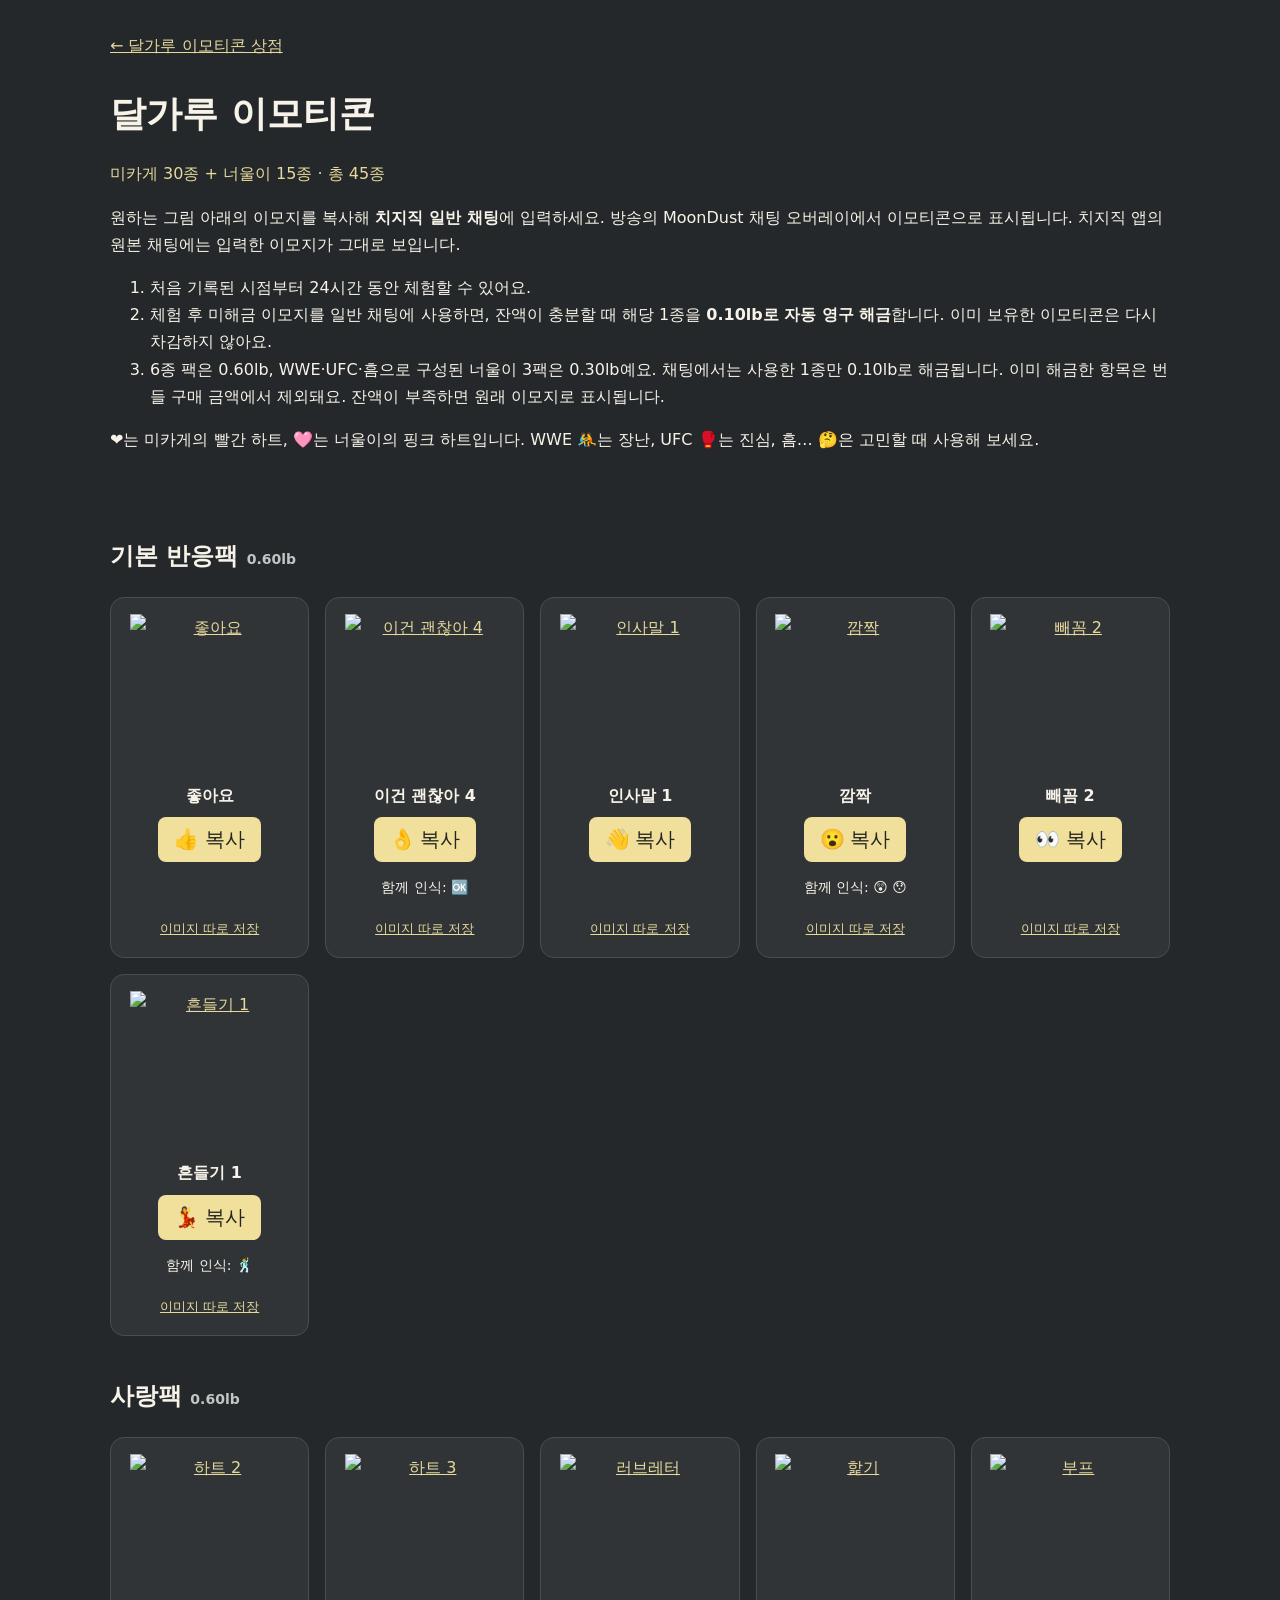
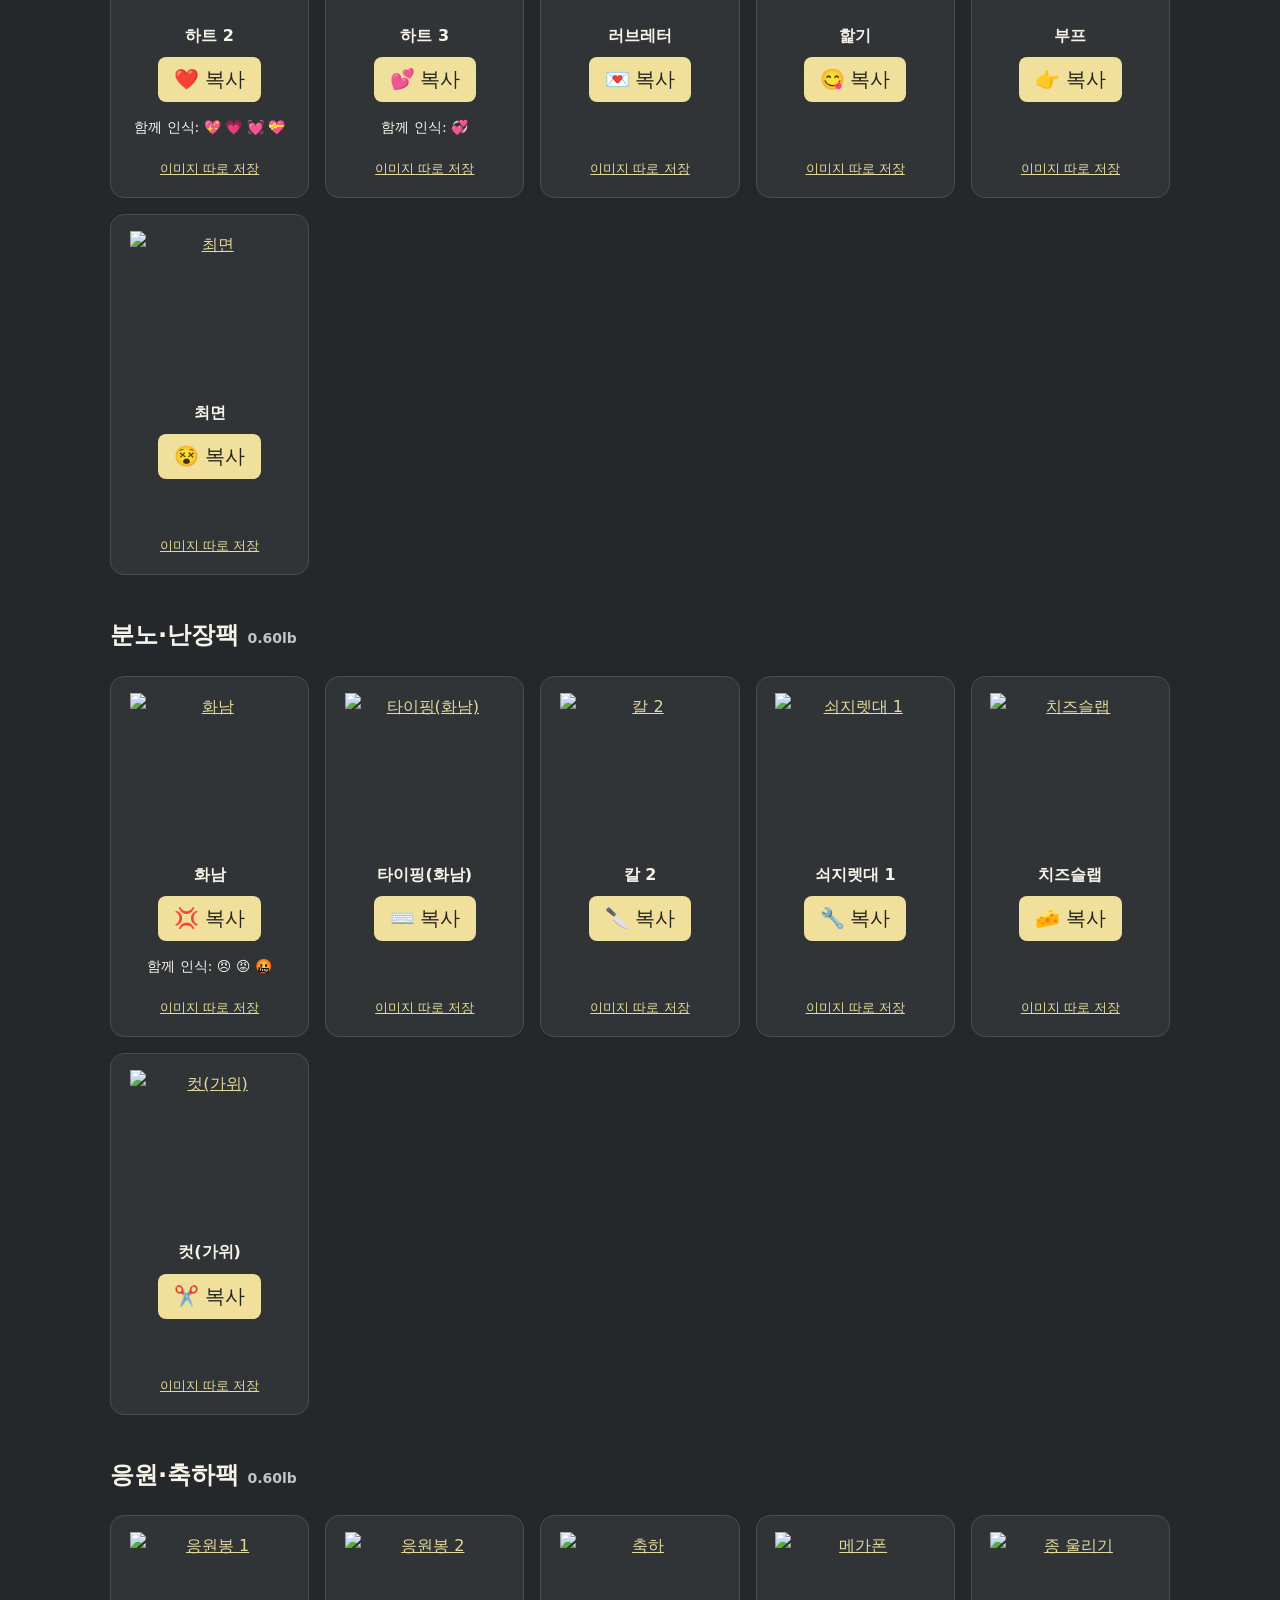
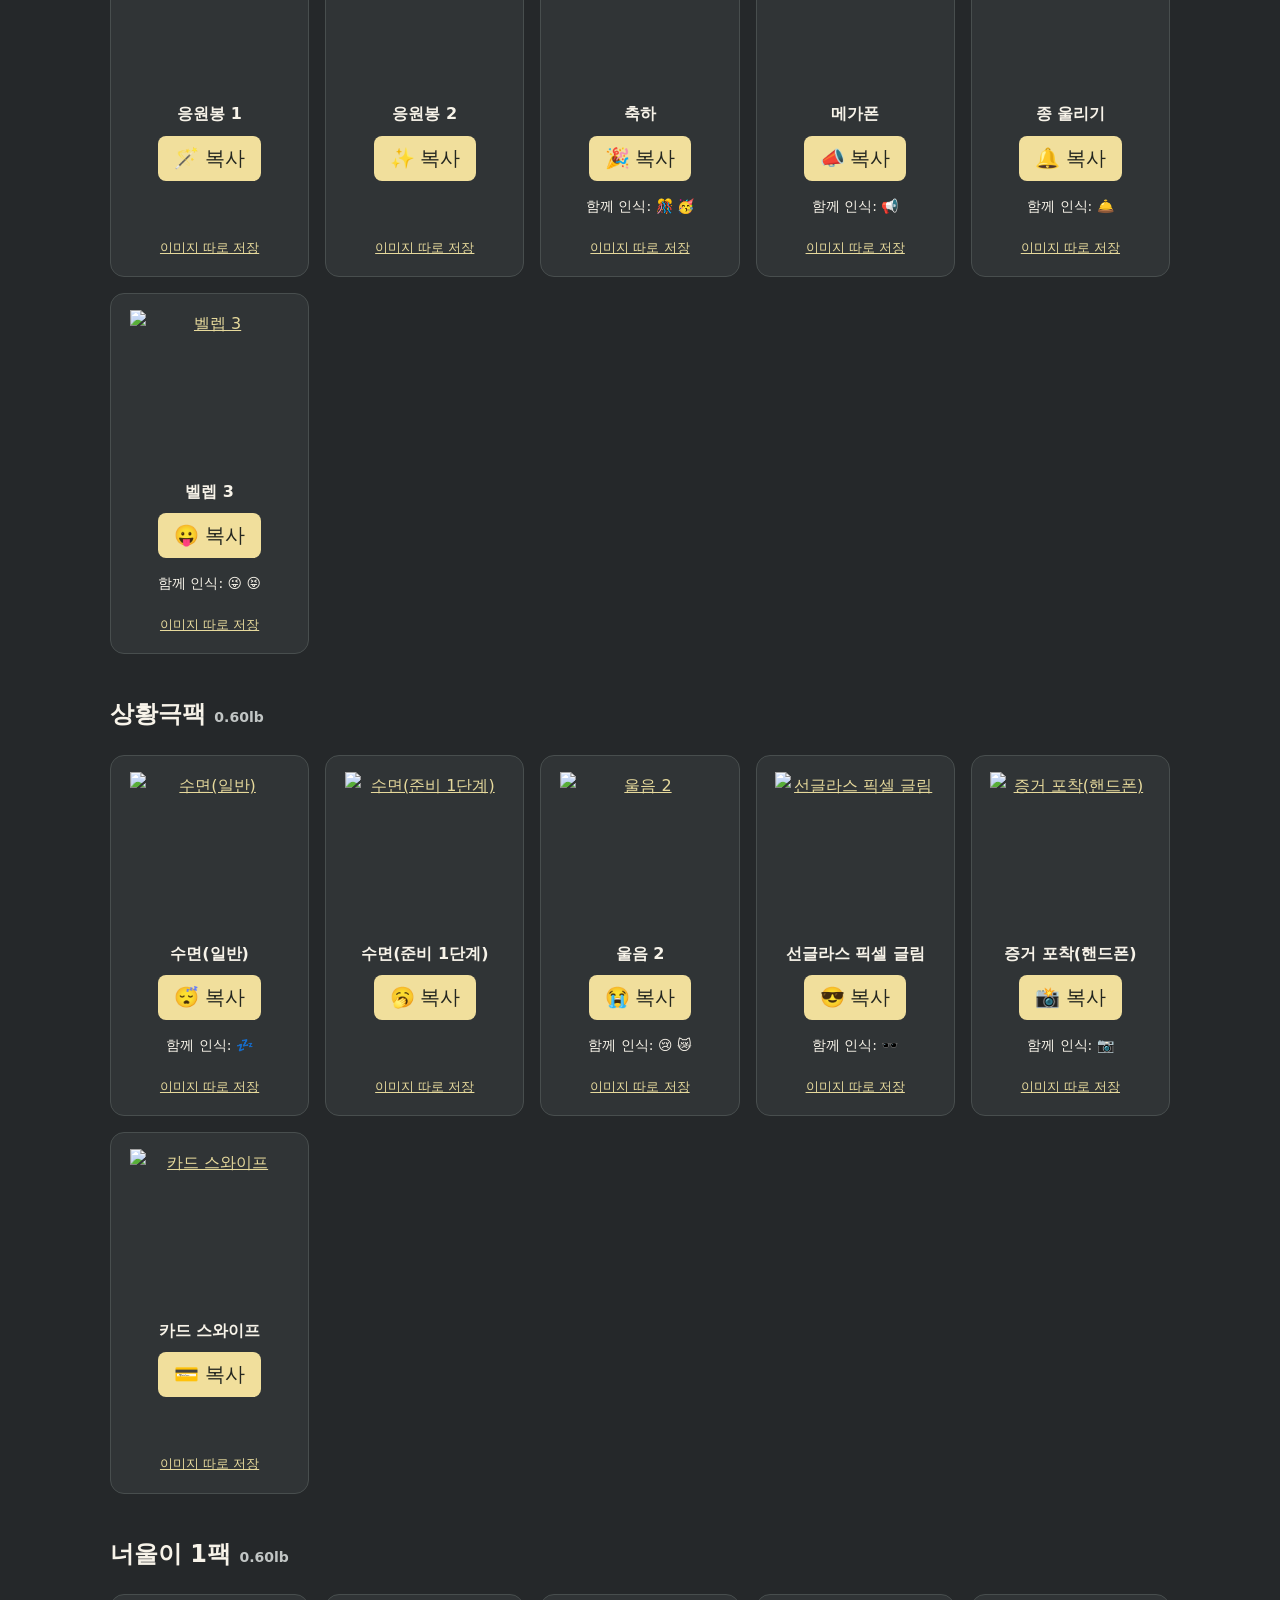
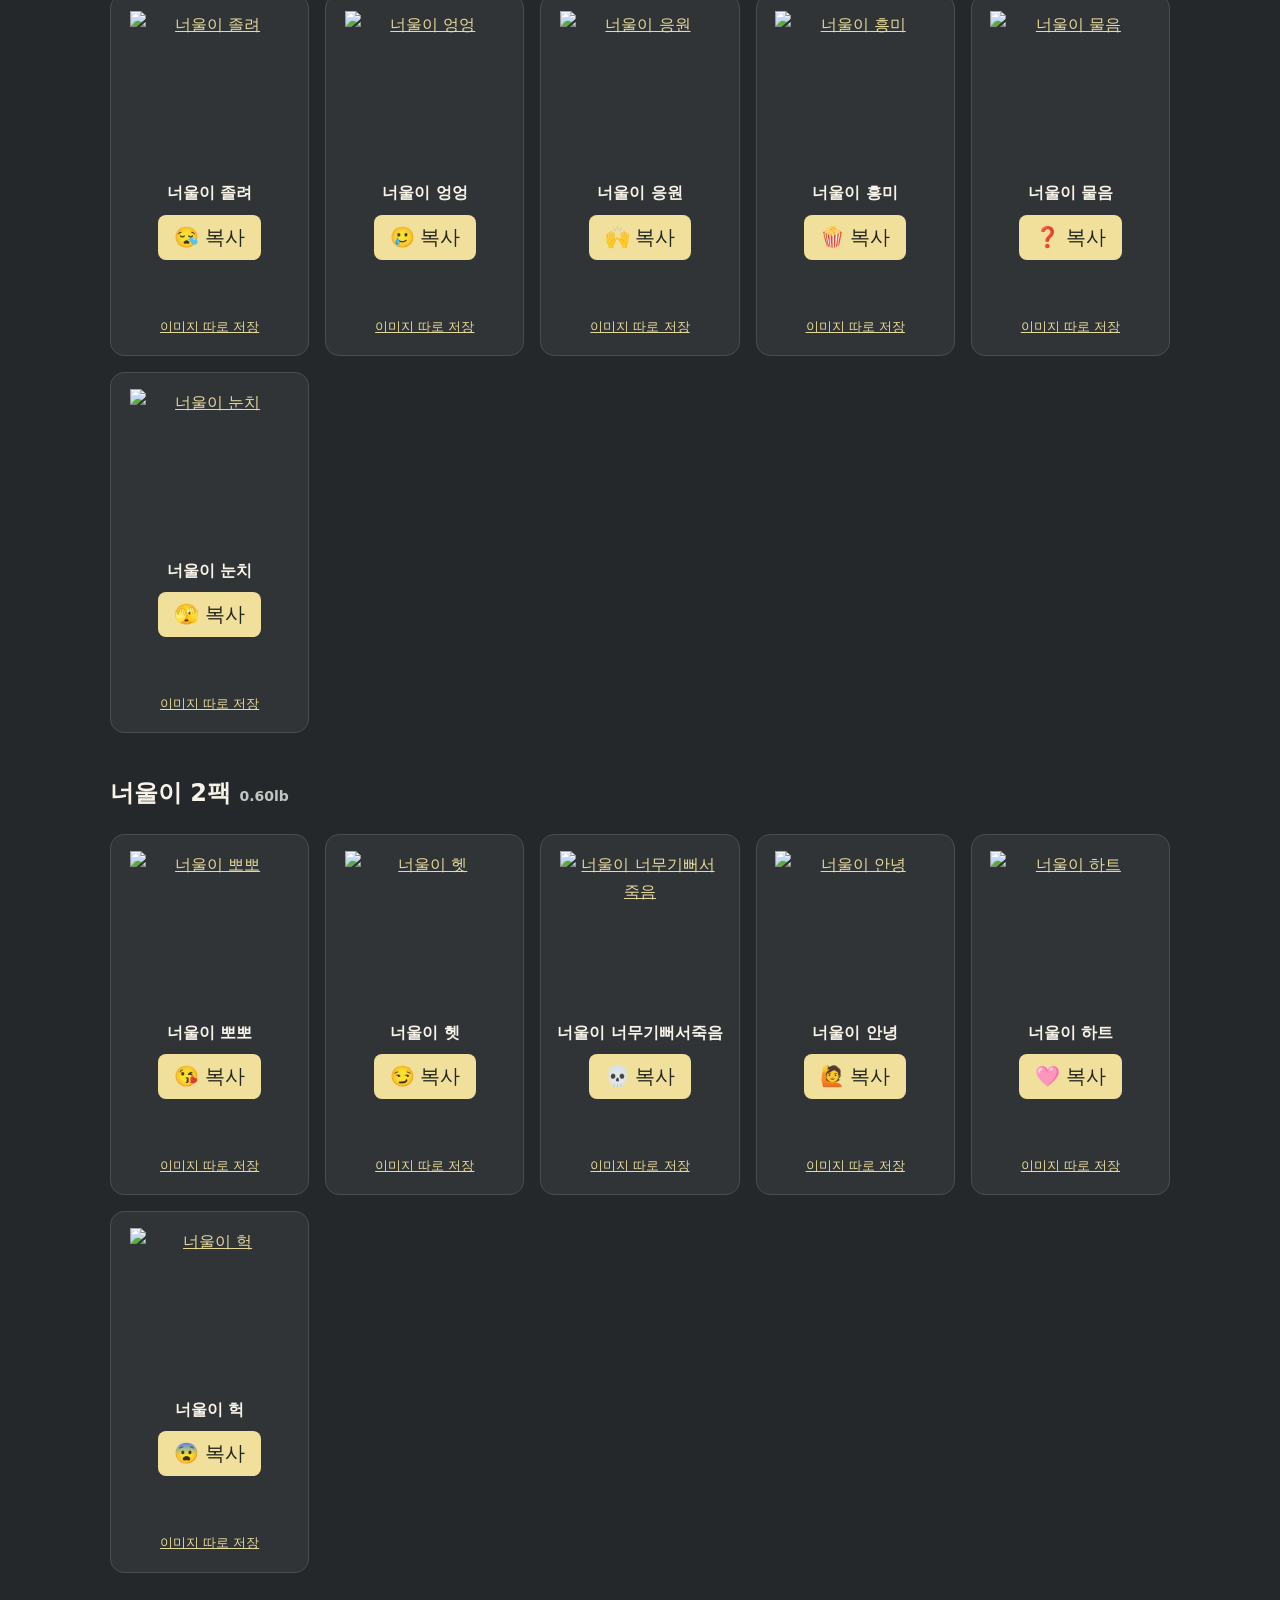
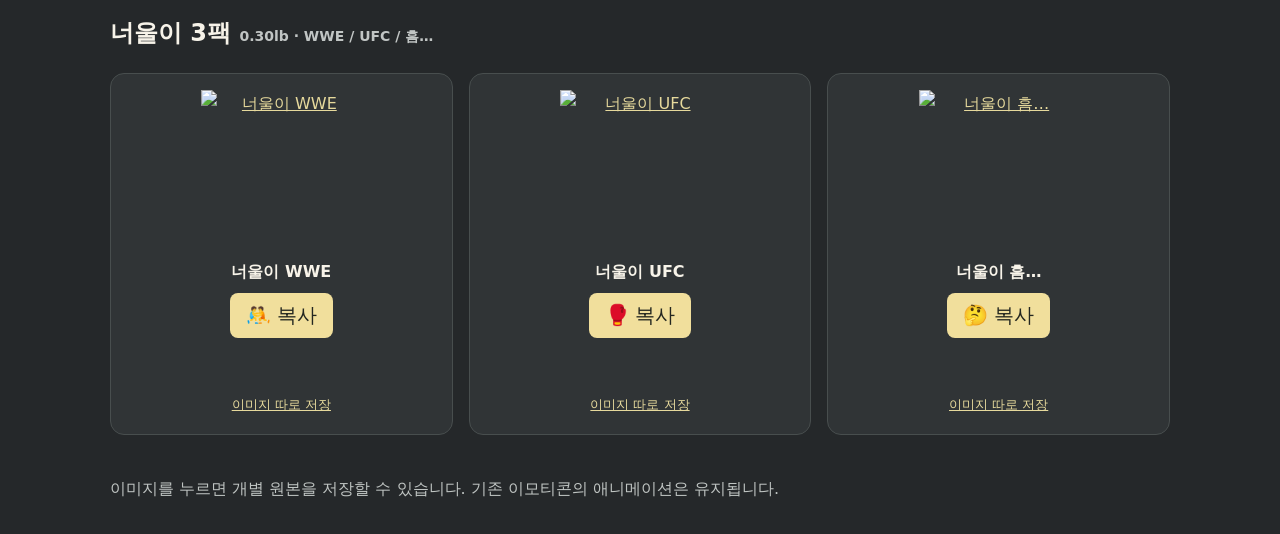
==== commit 42245cac: "Group WWE UFC and Hmm into Neowi pack 3; retain per-emote auto unlock" ====
--- a/emote-guide.html
+++ b/emote-guide.html
@@ -1 +1 @@
-<!doctype html><html lang="ko"><meta charset="utf-8"><meta name="viewport" content="width=device-width,initial-scale=1"><title>달가루 이모티콘 · 전체 사용 가이드</title><link rel="stylesheet" href="./emote-guide.css"><body><main><a href="./#emotes">← 달가루 이모티콘 상점</a><h1>달가루 이모티콘</h1><p class="lead">미카게 30종 + 너울이 15종 · 총 45종</p><p>원하는 그림 아래의 이모지를 복사해 <strong>치지직 일반 채팅</strong>에 입력하세요. 방송의 MoonDust 채팅 오버레이에서 이모티콘으로 표시됩니다. 치지직 앱의 원본 채팅에는 입력한 이모지가 그대로 보입니다.</p><ol><li>처음 기록된 시점부터 24시간 동안 체험할 수 있어요.</li><li>체험 후 미해금 이모지를 일반 채팅에 사용하면, 잔액이 충분할 때 해당 1종을 <strong>0.10lb로 자동 영구 해금</strong>합니다. 이미 보유한 이모티콘은 다시 차감하지 않아요.</li><li>6종 팩은 0.60lb, 새 WWE·UFC·흠은 각각 0.10lb예요. 잔액이 부족하면 원래 이모지로 표시됩니다.</li></ol><p>❤️는 미카게의 빨간 하트, 🩷는 너울이의 핑크 하트입니다. WWE 🤼는 장난, UFC 🥊는 진심, 흠… 🤔은 고민할 때 사용해 보세요.</p><p id="copy-status" role="status" aria-live="polite"></p><section><h2>기본 반응팩 <small>0.60lb</small></h2><div class="grid"><figure><a href="https://mikage-moondust.uiling.chatgpt.site/emote-assets/like-eed3e1c552b2e7c0.gif" download><img src="https://mikage-moondust.uiling.chatgpt.site/emote-assets/like-eed3e1c552b2e7c0.gif" alt="좋아요" width="160" height="160" loading="lazy"></a><figcaption>좋아요</figcaption><button type="button" data-copy="👍">👍 복사</button><p class="aliases"></p><a href="https://mikage-moondust.uiling.chatgpt.site/emote-assets/like-eed3e1c552b2e7c0.gif" download>이미지 따로 저장</a></figure><figure><a href="https://mikage-moondust.uiling.chatgpt.site/emote-assets/okay-93b580d7448244f3.gif" download><img src="https://mikage-moondust.uiling.chatgpt.site/emote-assets/okay-93b580d7448244f3.gif" alt="이건 괜찮아 4" width="160" height="160" loading="lazy"></a><figcaption>이건 괜찮아 4</figcaption><button type="button" data-copy="👌">👌 복사</button><p class="aliases">함께 인식: 🆗</p><a href="https://mikage-moondust.uiling.chatgpt.site/emote-assets/okay-93b580d7448244f3.gif" download>이미지 따로 저장</a></figure><figure><a href="https://mikage-moondust.uiling.chatgpt.site/emote-assets/hello-a916f57920b6ce4c.gif" download><img src="https://mikage-moondust.uiling.chatgpt.site/emote-assets/hello-a916f57920b6ce4c.gif" alt="인사말 1" width="160" height="160" loading="lazy"></a><figcaption>인사말 1</figcaption><button type="button" data-copy="👋">👋 복사</button><p class="aliases"></p><a href="https://mikage-moondust.uiling.chatgpt.site/emote-assets/hello-a916f57920b6ce4c.gif" download>이미지 따로 저장</a></figure><figure><a href="https://mikage-moondust.uiling.chatgpt.site/emote-assets/surprise-17e62fa26960fc77.gif" download><img src="https://mikage-moondust.uiling.chatgpt.site/emote-assets/surprise-17e62fa26960fc77.gif" alt="깜짝" width="160" height="160" loading="lazy"></a><figcaption>깜짝</figcaption><button type="button" data-copy="😮">😮 복사</button><p class="aliases">함께 인식: 😲 😯</p><a href="https://mikage-moondust.uiling.chatgpt.site/emote-assets/surprise-17e62fa26960fc77.gif" download>이미지 따로 저장</a></figure><figure><a href="https://mikage-moondust.uiling.chatgpt.site/emote-assets/peek-11a2d6be39b840a2.gif" download><img src="https://mikage-moondust.uiling.chatgpt.site/emote-assets/peek-11a2d6be39b840a2.gif" alt="빼꼼 2" width="160" height="160" loading="lazy"></a><figcaption>빼꼼 2</figcaption><button type="button" data-copy="👀">👀 복사</button><p class="aliases"></p><a href="https://mikage-moondust.uiling.chatgpt.site/emote-assets/peek-11a2d6be39b840a2.gif" download>이미지 따로 저장</a></figure><figure><a href="https://mikage-moondust.uiling.chatgpt.site/emote-assets/shake-0566fd6a4ebff6fd.gif" download><img src="https://mikage-moondust.uiling.chatgpt.site/emote-assets/shake-0566fd6a4ebff6fd.gif" alt="흔들기 1" width="160" height="160" loading="lazy"></a><figcaption>흔들기 1</figcaption><button type="button" data-copy="💃">💃 복사</button><p class="aliases">함께 인식: 🕺</p><a href="https://mikage-moondust.uiling.chatgpt.site/emote-assets/shake-0566fd6a4ebff6fd.gif" download>이미지 따로 저장</a></figure></div></section><section><h2>사랑팩 <small>0.60lb</small></h2><div class="grid"><figure><a href="https://mikage-moondust.uiling.chatgpt.site/emote-assets/heart-c5cb32f685c81245.gif" download><img src="https://mikage-moondust.uiling.chatgpt.site/emote-assets/heart-c5cb32f685c81245.gif" alt="하트 2" width="160" height="160" loading="lazy"></a><figcaption>하트 2</figcaption><button type="button" data-copy="❤️">❤️ 복사</button><p class="aliases">함께 인식: 💖 💗 💓 💝</p><a href="https://mikage-moondust.uiling.chatgpt.site/emote-assets/heart-c5cb32f685c81245.gif" download>이미지 따로 저장</a></figure><figure><a href="https://mikage-moondust.uiling.chatgpt.site/emote-assets/hearts-6befe5bba53d9139.gif" download><img src="https://mikage-moondust.uiling.chatgpt.site/emote-assets/hearts-6befe5bba53d9139.gif" alt="하트 3" width="160" height="160" loading="lazy"></a><figcaption>하트 3</figcaption><button type="button" data-copy="💕">💕 복사</button><p class="aliases">함께 인식: 💞</p><a href="https://mikage-moondust.uiling.chatgpt.site/emote-assets/hearts-6befe5bba53d9139.gif" download>이미지 따로 저장</a></figure><figure><a href="https://mikage-moondust.uiling.chatgpt.site/emote-assets/letter-54b73bb79f86b733.gif" download><img src="https://mikage-moondust.uiling.chatgpt.site/emote-assets/letter-54b73bb79f86b733.gif" alt="러브레터" width="160" height="160" loading="lazy"></a><figcaption>러브레터</figcaption><button type="button" data-copy="💌">💌 복사</button><p class="aliases"></p><a href="https://mikage-moondust.uiling.chatgpt.site/emote-assets/letter-54b73bb79f86b733.gif" download>이미지 따로 저장</a></figure><figure><a href="https://mikage-moondust.uiling.chatgpt.site/emote-assets/lick-c629da28eef0bb8f.gif" download><img src="https://mikage-moondust.uiling.chatgpt.site/emote-assets/lick-c629da28eef0bb8f.gif" alt="핥기" width="160" height="160" loading="lazy"></a><figcaption>핥기</figcaption><button type="button" data-copy="😋">😋 복사</button><p class="aliases"></p><a href="https://mikage-moondust.uiling.chatgpt.site/emote-assets/lick-c629da28eef0bb8f.gif" download>이미지 따로 저장</a></figure><figure><a href="https://mikage-moondust.uiling.chatgpt.site/emote-assets/boop-9b54d014d9bc1bb2.gif" download><img src="https://mikage-moondust.uiling.chatgpt.site/emote-assets/boop-9b54d014d9bc1bb2.gif" alt="부프" width="160" height="160" loading="lazy"></a><figcaption>부프</figcaption><button type="button" data-copy="👉">👉 복사</button><p class="aliases"></p><a href="https://mikage-moondust.uiling.chatgpt.site/emote-assets/boop-9b54d014d9bc1bb2.gif" download>이미지 따로 저장</a></figure><figure><a href="https://mikage-moondust.uiling.chatgpt.site/emote-assets/hypnosis-98c4894995e524b1.gif" download><img src="https://mikage-moondust.uiling.chatgpt.site/emote-assets/hypnosis-98c4894995e524b1.gif" alt="최면" width="160" height="160" loading="lazy"></a><figcaption>최면</figcaption><button type="button" data-copy="😵">😵 복사</button><p class="aliases"></p><a href="https://mikage-moondust.uiling.chatgpt.site/emote-assets/hypnosis-98c4894995e524b1.gif" download>이미지 따로 저장</a></figure></div></section><section><h2>분노·난장팩 <small>0.60lb</small></h2><div class="grid"><figure><a href="https://mikage-moondust.uiling.chatgpt.site/emote-assets/angry-86b6f8505c39446e.gif" download><img src="https://mikage-moondust.uiling.chatgpt.site/emote-assets/angry-86b6f8505c39446e.gif" alt="화남" width="160" height="160" loading="lazy"></a><figcaption>화남</figcaption><button type="button" data-copy="💢">💢 복사</button><p class="aliases">함께 인식: 😠 😡 🤬</p><a href="https://mikage-moondust.uiling.chatgpt.site/emote-assets/angry-86b6f8505c39446e.gif" download>이미지 따로 저장</a></figure><figure><a href="https://mikage-moondust.uiling.chatgpt.site/emote-assets/typing-b37c34c18e0b1b00.gif" download><img src="https://mikage-moondust.uiling.chatgpt.site/emote-assets/typing-b37c34c18e0b1b00.gif" alt="타이핑(화남)" width="160" height="160" loading="lazy"></a><figcaption>타이핑(화남)</figcaption><button type="button" data-copy="⌨️">⌨️ 복사</button><p class="aliases"></p><a href="https://mikage-moondust.uiling.chatgpt.site/emote-assets/typing-b37c34c18e0b1b00.gif" download>이미지 따로 저장</a></figure><figure><a href="https://mikage-moondust.uiling.chatgpt.site/emote-assets/knife-c58257f8c8761fe9.gif" download><img src="https://mikage-moondust.uiling.chatgpt.site/emote-assets/knife-c58257f8c8761fe9.gif" alt="칼 2" width="160" height="160" loading="lazy"></a><figcaption>칼 2</figcaption><button type="button" data-copy="🔪">🔪 복사</button><p class="aliases"></p><a href="https://mikage-moondust.uiling.chatgpt.site/emote-assets/knife-c58257f8c8761fe9.gif" download>이미지 따로 저장</a></figure><figure><a href="https://mikage-moondust.uiling.chatgpt.site/emote-assets/crowbar-62a0d95db8de074e.gif" download><img src="https://mikage-moondust.uiling.chatgpt.site/emote-assets/crowbar-62a0d95db8de074e.gif" alt="쇠지렛대 1" width="160" height="160" loading="lazy"></a><figcaption>쇠지렛대 1</figcaption><button type="button" data-copy="🔧">🔧 복사</button><p class="aliases"></p><a href="https://mikage-moondust.uiling.chatgpt.site/emote-assets/crowbar-62a0d95db8de074e.gif" download>이미지 따로 저장</a></figure><figure><a href="https://mikage-moondust.uiling.chatgpt.site/emote-assets/cheese-3510c371e2b51f42.gif" download><img src="https://mikage-moondust.uiling.chatgpt.site/emote-assets/cheese-3510c371e2b51f42.gif" alt="치즈슬랩" width="160" height="160" loading="lazy"></a><figcaption>치즈슬랩</figcaption><button type="button" data-copy="🧀">🧀 복사</button><p class="aliases"></p><a href="https://mikage-moondust.uiling.chatgpt.site/emote-assets/cheese-3510c371e2b51f42.gif" download>이미지 따로 저장</a></figure><figure><a href="https://mikage-moondust.uiling.chatgpt.site/emote-assets/scissors-648e9de0bd212ffe.gif" download><img src="https://mikage-moondust.uiling.chatgpt.site/emote-assets/scissors-648e9de0bd212ffe.gif" alt="컷(가위)" width="160" height="160" loading="lazy"></a><figcaption>컷(가위)</figcaption><button type="button" data-copy="✂️">✂️ 복사</button><p class="aliases"></p><a href="https://mikage-moondust.uiling.chatgpt.site/emote-assets/scissors-648e9de0bd212ffe.gif" download>이미지 따로 저장</a></figure></div></section><section><h2>응원·축하팩 <small>0.60lb</small></h2><div class="grid"><figure><a href="https://mikage-moondust.uiling.chatgpt.site/emote-assets/lightstick1-c11123ab72e8c10c.gif" download><img src="https://mikage-moondust.uiling.chatgpt.site/emote-assets/lightstick1-c11123ab72e8c10c.gif" alt="응원봉 1" width="160" height="160" loading="lazy"></a><figcaption>응원봉 1</figcaption><button type="button" data-copy="🪄">🪄 복사</button><p class="aliases"></p><a href="https://mikage-moondust.uiling.chatgpt.site/emote-assets/lightstick1-c11123ab72e8c10c.gif" download>이미지 따로 저장</a></figure><figure><a href="https://mikage-moondust.uiling.chatgpt.site/emote-assets/lightstick2-cdcb2ab9e2550002.gif" download><img src="https://mikage-moondust.uiling.chatgpt.site/emote-assets/lightstick2-cdcb2ab9e2550002.gif" alt="응원봉 2" width="160" height="160" loading="lazy"></a><figcaption>응원봉 2</figcaption><button type="button" data-copy="✨">✨ 복사</button><p class="aliases"></p><a href="https://mikage-moondust.uiling.chatgpt.site/emote-assets/lightstick2-cdcb2ab9e2550002.gif" download>이미지 따로 저장</a></figure><figure><a href="https://mikage-moondust.uiling.chatgpt.site/emote-assets/party-117d31d4551e57bc.gif" download><img src="https://mikage-moondust.uiling.chatgpt.site/emote-assets/party-117d31d4551e57bc.gif" alt="축하" width="160" height="160" loading="lazy"></a><figcaption>축하</figcaption><button type="button" data-copy="🎉">🎉 복사</button><p class="aliases">함께 인식: 🎊 🥳</p><a href="https://mikage-moondust.uiling.chatgpt.site/emote-assets/party-117d31d4551e57bc.gif" download>이미지 따로 저장</a></figure><figure><a href="https://mikage-moondust.uiling.chatgpt.site/emote-assets/megaphone-efcb4255422467fb.gif" download><img src="https://mikage-moondust.uiling.chatgpt.site/emote-assets/megaphone-efcb4255422467fb.gif" alt="메가폰" width="160" height="160" loading="lazy"></a><figcaption>메가폰</figcaption><button type="button" data-copy="📣">📣 복사</button><p class="aliases">함께 인식: 📢</p><a href="https://mikage-moondust.uiling.chatgpt.site/emote-assets/megaphone-efcb4255422467fb.gif" download>이미지 따로 저장</a></figure><figure><a href="https://mikage-moondust.uiling.chatgpt.site/emote-assets/bell-528068bf02d869b9.gif" download><img src="https://mikage-moondust.uiling.chatgpt.site/emote-assets/bell-528068bf02d869b9.gif" alt="종 울리기" width="160" height="160" loading="lazy"></a><figcaption>종 울리기</figcaption><button type="button" data-copy="🔔">🔔 복사</button><p class="aliases">함께 인식: 🛎️</p><a href="https://mikage-moondust.uiling.chatgpt.site/emote-assets/bell-528068bf02d869b9.gif" download>이미지 따로 저장</a></figure><figure><a href="https://mikage-moondust.uiling.chatgpt.site/emote-assets/blep-5c6ae68a7be7bb1d.gif" download><img src="https://mikage-moondust.uiling.chatgpt.site/emote-assets/blep-5c6ae68a7be7bb1d.gif" alt="벨렙 3" width="160" height="160" loading="lazy"></a><figcaption>벨렙 3</figcaption><button type="button" data-copy="😛">😛 복사</button><p class="aliases">함께 인식: 😜 😝</p><a href="https://mikage-moondust.uiling.chatgpt.site/emote-assets/blep-5c6ae68a7be7bb1d.gif" download>이미지 따로 저장</a></figure></div></section><section><h2>상황극팩 <small>0.60lb</small></h2><div class="grid"><figure><a href="https://mikage-moondust.uiling.chatgpt.site/emote-assets/sleep-dbfe5532da8b2ffd.gif" download><img src="https://mikage-moondust.uiling.chatgpt.site/emote-assets/sleep-dbfe5532da8b2ffd.gif" alt="수면(일반)" width="160" height="160" loading="lazy"></a><figcaption>수면(일반)</figcaption><button type="button" data-copy="😴">😴 복사</button><p class="aliases">함께 인식: 💤</p><a href="https://mikage-moondust.uiling.chatgpt.site/emote-assets/sleep-dbfe5532da8b2ffd.gif" download>이미지 따로 저장</a></figure><figure><a href="https://mikage-moondust.uiling.chatgpt.site/emote-assets/bedtime-1fb79cf5437d87c2.gif" download><img src="https://mikage-moondust.uiling.chatgpt.site/emote-assets/bedtime-1fb79cf5437d87c2.gif" alt="수면(준비 1단계)" width="160" height="160" loading="lazy"></a><figcaption>수면(준비 1단계)</figcaption><button type="button" data-copy="🥱">🥱 복사</button><p class="aliases"></p><a href="https://mikage-moondust.uiling.chatgpt.site/emote-assets/bedtime-1fb79cf5437d87c2.gif" download>이미지 따로 저장</a></figure><figure><a href="https://mikage-moondust.uiling.chatgpt.site/emote-assets/cry-e6a0855f14cc6138.gif" download><img src="https://mikage-moondust.uiling.chatgpt.site/emote-assets/cry-e6a0855f14cc6138.gif" alt="울음 2" width="160" height="160" loading="lazy"></a><figcaption>울음 2</figcaption><button type="button" data-copy="😭">😭 복사</button><p class="aliases">함께 인식: 😢 😿</p><a href="https://mikage-moondust.uiling.chatgpt.site/emote-assets/cry-e6a0855f14cc6138.gif" download>이미지 따로 저장</a></figure><figure><a href="https://mikage-moondust.uiling.chatgpt.site/emote-assets/cool-c423064ec222534f.gif" download><img src="https://mikage-moondust.uiling.chatgpt.site/emote-assets/cool-c423064ec222534f.gif" alt="선글라스 픽셀 글림" width="160" height="160" loading="lazy"></a><figcaption>선글라스 픽셀 글림</figcaption><button type="button" data-copy="😎">😎 복사</button><p class="aliases">함께 인식: 🕶️</p><a href="https://mikage-moondust.uiling.chatgpt.site/emote-assets/cool-c423064ec222534f.gif" download>이미지 따로 저장</a></figure><figure><a href="https://mikage-moondust.uiling.chatgpt.site/emote-assets/phone-e9a98c3426c500c6.gif" download><img src="https://mikage-moondust.uiling.chatgpt.site/emote-assets/phone-e9a98c3426c500c6.gif" alt="증거 포착(핸드폰)" width="160" height="160" loading="lazy"></a><figcaption>증거 포착(핸드폰)</figcaption><button type="button" data-copy="📸">📸 복사</button><p class="aliases">함께 인식: 📷</p><a href="https://mikage-moondust.uiling.chatgpt.site/emote-assets/phone-e9a98c3426c500c6.gif" download>이미지 따로 저장</a></figure><figure><a href="https://mikage-moondust.uiling.chatgpt.site/emote-assets/card-10024dec38ced4e2.gif" download><img src="https://mikage-moondust.uiling.chatgpt.site/emote-assets/card-10024dec38ced4e2.gif" alt="카드 스와이프" width="160" height="160" loading="lazy"></a><figcaption>카드 스와이프</figcaption><button type="button" data-copy="💳">💳 복사</button><p class="aliases"></p><a href="https://mikage-moondust.uiling.chatgpt.site/emote-assets/card-10024dec38ced4e2.gif" download>이미지 따로 저장</a></figure></div></section><section><h2>너울이 1팩 <small>0.60lb</small></h2><div class="grid"><figure><a href="https://mikage-moondust.uiling.chatgpt.site/emote-assets/neowi-sleep-90ada2137429f231.png" download><img src="https://mikage-moondust.uiling.chatgpt.site/emote-assets/neowi-sleep-90ada2137429f231.png" alt="너울이 졸려" width="160" height="160" loading="lazy"></a><figcaption>너울이 졸려</figcaption><button type="button" data-copy="😪">😪 복사</button><p class="aliases"></p><a href="https://mikage-moondust.uiling.chatgpt.site/emote-assets/neowi-sleep-90ada2137429f231.png" download>이미지 따로 저장</a></figure><figure><a href="https://mikage-moondust.uiling.chatgpt.site/emote-assets/neowi-cry-25bdd8effabacdc1.png" download><img src="https://mikage-moondust.uiling.chatgpt.site/emote-assets/neowi-cry-25bdd8effabacdc1.png" alt="너울이 엉엉" width="160" height="160" loading="lazy"></a><figcaption>너울이 엉엉</figcaption><button type="button" data-copy="🥲">🥲 복사</button><p class="aliases"></p><a href="https://mikage-moondust.uiling.chatgpt.site/emote-assets/neowi-cry-25bdd8effabacdc1.png" download>이미지 따로 저장</a></figure><figure><a href="https://mikage-moondust.uiling.chatgpt.site/emote-assets/neowi-cheer-fa7fb49f21f439de.png" download><img src="https://mikage-moondust.uiling.chatgpt.site/emote-assets/neowi-cheer-fa7fb49f21f439de.png" alt="너울이 응원" width="160" height="160" loading="lazy"></a><figcaption>너울이 응원</figcaption><button type="button" data-copy="🙌">🙌 복사</button><p class="aliases"></p><a href="https://mikage-moondust.uiling.chatgpt.site/emote-assets/neowi-cheer-fa7fb49f21f439de.png" download>이미지 따로 저장</a></figure><figure><a href="https://mikage-moondust.uiling.chatgpt.site/emote-assets/neowi-interest-624e5a18eaf896e1.png" download><img src="https://mikage-moondust.uiling.chatgpt.site/emote-assets/neowi-interest-624e5a18eaf896e1.png" alt="너울이 흥미" width="160" height="160" loading="lazy"></a><figcaption>너울이 흥미</figcaption><button type="button" data-copy="🍿">🍿 복사</button><p class="aliases"></p><a href="https://mikage-moondust.uiling.chatgpt.site/emote-assets/neowi-interest-624e5a18eaf896e1.png" download>이미지 따로 저장</a></figure><figure><a href="https://mikage-moondust.uiling.chatgpt.site/emote-assets/neowi-question-6c96b8eb396dd05f.png" download><img src="https://mikage-moondust.uiling.chatgpt.site/emote-assets/neowi-question-6c96b8eb396dd05f.png" alt="너울이 물음" width="160" height="160" loading="lazy"></a><figcaption>너울이 물음</figcaption><button type="button" data-copy="❓">❓ 복사</button><p class="aliases"></p><a href="https://mikage-moondust.uiling.chatgpt.site/emote-assets/neowi-question-6c96b8eb396dd05f.png" download>이미지 따로 저장</a></figure><figure><a href="https://mikage-moondust.uiling.chatgpt.site/emote-assets/neowi-peek-80f66ad392a7d7e5.png" download><img src="https://mikage-moondust.uiling.chatgpt.site/emote-assets/neowi-peek-80f66ad392a7d7e5.png" alt="너울이 눈치" width="160" height="160" loading="lazy"></a><figcaption>너울이 눈치</figcaption><button type="button" data-copy="🫣">🫣 복사</button><p class="aliases"></p><a href="https://mikage-moondust.uiling.chatgpt.site/emote-assets/neowi-peek-80f66ad392a7d7e5.png" download>이미지 따로 저장</a></figure></div></section><section><h2>너울이 2팩 <small>0.60lb</small></h2><div class="grid"><figure><a href="https://mikage-moondust.uiling.chatgpt.site/emote-assets/neowi-kiss-8b04624f65d8d72b.png" download><img src="https://mikage-moondust.uiling.chatgpt.site/emote-assets/neowi-kiss-8b04624f65d8d72b.png" alt="너울이 뽀뽀" width="160" height="160" loading="lazy"></a><figcaption>너울이 뽀뽀</figcaption><button type="button" data-copy="😘">😘 복사</button><p class="aliases"></p><a href="https://mikage-moondust.uiling.chatgpt.site/emote-assets/neowi-kiss-8b04624f65d8d72b.png" download>이미지 따로 저장</a></figure><figure><a href="https://mikage-moondust.uiling.chatgpt.site/emote-assets/neowi-heh-14ce83ee393764d1.png" download><img src="https://mikage-moondust.uiling.chatgpt.site/emote-assets/neowi-heh-14ce83ee393764d1.png" alt="너울이 헷" width="160" height="160" loading="lazy"></a><figcaption>너울이 헷</figcaption><button type="button" data-copy="😏">😏 복사</button><p class="aliases"></p><a href="https://mikage-moondust.uiling.chatgpt.site/emote-assets/neowi-heh-14ce83ee393764d1.png" download>이미지 따로 저장</a></figure><figure><a href="https://mikage-moondust.uiling.chatgpt.site/emote-assets/neowi-dead-d442fd1340cd12ef.png" download><img src="https://mikage-moondust.uiling.chatgpt.site/emote-assets/neowi-dead-d442fd1340cd12ef.png" alt="너울이 너무기뻐서죽음" width="160" height="160" loading="lazy"></a><figcaption>너울이 너무기뻐서죽음</figcaption><button type="button" data-copy="💀">💀 복사</button><p class="aliases"></p><a href="https://mikage-moondust.uiling.chatgpt.site/emote-assets/neowi-dead-d442fd1340cd12ef.png" download>이미지 따로 저장</a></figure><figure><a href="https://mikage-moondust.uiling.chatgpt.site/emote-assets/neowi-hello-4611755e190566be.png" download><img src="https://mikage-moondust.uiling.chatgpt.site/emote-assets/neowi-hello-4611755e190566be.png" alt="너울이 안녕" width="160" height="160" loading="lazy"></a><figcaption>너울이 안녕</figcaption><button type="button" data-copy="🙋">🙋 복사</button><p class="aliases"></p><a href="https://mikage-moondust.uiling.chatgpt.site/emote-assets/neowi-hello-4611755e190566be.png" download>이미지 따로 저장</a></figure><figure><a href="https://mikage-moondust.uiling.chatgpt.site/emote-assets/neowi-heart-86cf8c88e7d1d2e7.png" download><img src="https://mikage-moondust.uiling.chatgpt.site/emote-assets/neowi-heart-86cf8c88e7d1d2e7.png" alt="너울이 하트" width="160" height="160" loading="lazy"></a><figcaption>너울이 하트</figcaption><button type="button" data-copy="🩷">🩷 복사</button><p class="aliases"></p><a href="https://mikage-moondust.uiling.chatgpt.site/emote-assets/neowi-heart-86cf8c88e7d1d2e7.png" download>이미지 따로 저장</a></figure><figure><a href="https://mikage-moondust.uiling.chatgpt.site/emote-assets/neowi-gasp-427283c5ea30bba0.png" download><img src="https://mikage-moondust.uiling.chatgpt.site/emote-assets/neowi-gasp-427283c5ea30bba0.png" alt="너울이 헉" width="160" height="160" loading="lazy"></a><figcaption>너울이 헉</figcaption><button type="button" data-copy="😨">😨 복사</button><p class="aliases"></p><a href="https://mikage-moondust.uiling.chatgpt.site/emote-assets/neowi-gasp-427283c5ea30bba0.png" download>이미지 따로 저장</a></figure></div></section><section><h2>너울이 WWE <small>0.10lb</small></h2><div class="grid"><figure><a href="https://mikage-moondust.uiling.chatgpt.site/emote-assets/neowi-wwe-4e50de957a567e4e.png" download><img src="https://mikage-moondust.uiling.chatgpt.site/emote-assets/neowi-wwe-4e50de957a567e4e.png" alt="너울이 WWE" width="160" height="160" loading="lazy"></a><figcaption>너울이 WWE</figcaption><button type="button" data-copy="🤼">🤼 복사</button><p class="aliases"></p><a href="https://mikage-moondust.uiling.chatgpt.site/emote-assets/neowi-wwe-4e50de957a567e4e.png" download>이미지 따로 저장</a></figure></div></section><section><h2>너울이 UFC <small>0.10lb</small></h2><div class="grid"><figure><a href="https://mikage-moondust.uiling.chatgpt.site/emote-assets/neowi-ufc-42dbe355ad2f5d29.png" download><img src="https://mikage-moondust.uiling.chatgpt.site/emote-assets/neowi-ufc-42dbe355ad2f5d29.png" alt="너울이 UFC" width="160" height="160" loading="lazy"></a><figcaption>너울이 UFC</figcaption><button type="button" data-copy="🥊">🥊 복사</button><p class="aliases"></p><a href="https://mikage-moondust.uiling.chatgpt.site/emote-assets/neowi-ufc-42dbe355ad2f5d29.png" download>이미지 따로 저장</a></figure></div></section><section><h2>너울이 흠… <small>0.10lb</small></h2><div class="grid"><figure><a href="https://mikage-moondust.uiling.chatgpt.site/emote-assets/neowi-hmm-a0caed163dd9e3e2.png" download><img src="https://mikage-moondust.uiling.chatgpt.site/emote-assets/neowi-hmm-a0caed163dd9e3e2.png" alt="너울이 흠…" width="160" height="160" loading="lazy"></a><figcaption>너울이 흠…</figcaption><button type="button" data-copy="🤔">🤔 복사</button><p class="aliases"></p><a href="https://mikage-moondust.uiling.chatgpt.site/emote-assets/neowi-hmm-a0caed163dd9e3e2.png" download>이미지 따로 저장</a></figure></div></section><footer>이미지를 누르면 개별 원본을 저장할 수 있습니다. 기존 이모티콘의 애니메이션은 유지됩니다.</footer></main><script src="./emote-guide.js" defer></script></body></html>+<!doctype html><html lang="ko"><meta charset="utf-8"><meta name="viewport" content="width=device-width,initial-scale=1"><title>달가루 이모티콘 · 전체 사용 가이드</title><link rel="stylesheet" href="./emote-guide.css"><body><main><a href="./#emotes">← 달가루 이모티콘 상점</a><h1>달가루 이모티콘</h1><p class="lead">미카게 30종 + 너울이 15종 · 총 45종</p><p>원하는 그림 아래의 이모지를 복사해 <strong>치지직 일반 채팅</strong>에 입력하세요. 방송의 MoonDust 채팅 오버레이에서 이모티콘으로 표시됩니다. 치지직 앱의 원본 채팅에는 입력한 이모지가 그대로 보입니다.</p><ol><li>처음 기록된 시점부터 24시간 동안 체험할 수 있어요.</li><li>체험 후 미해금 이모지를 일반 채팅에 사용하면, 잔액이 충분할 때 해당 1종을 <strong>0.10lb로 자동 영구 해금</strong>합니다. 이미 보유한 이모티콘은 다시 차감하지 않아요.</li><li>6종 팩은 0.60lb, WWE·UFC·흠으로 구성된 너울이 3팩은 0.30lb예요. 채팅에서는 사용한 1종만 0.10lb로 해금됩니다. 이미 해금한 항목은 번들 구매 금액에서 제외돼요. 잔액이 부족하면 원래 이모지로 표시됩니다.</li></ol><p>❤️는 미카게의 빨간 하트, 🩷는 너울이의 핑크 하트입니다. WWE 🤼는 장난, UFC 🥊는 진심, 흠… 🤔은 고민할 때 사용해 보세요.</p><p id="copy-status" role="status" aria-live="polite"></p><section><h2>기본 반응팩 <small>0.60lb</small></h2><div class="grid"><figure><a href="https://mikage-moondust.uiling.chatgpt.site/emote-assets/like-eed3e1c552b2e7c0.gif" download><img src="https://mikage-moondust.uiling.chatgpt.site/emote-assets/like-eed3e1c552b2e7c0.gif" alt="좋아요" width="160" height="160" loading="lazy"></a><figcaption>좋아요</figcaption><button type="button" data-copy="👍">👍 복사</button><p class="aliases"></p><a href="https://mikage-moondust.uiling.chatgpt.site/emote-assets/like-eed3e1c552b2e7c0.gif" download>이미지 따로 저장</a></figure><figure><a href="https://mikage-moondust.uiling.chatgpt.site/emote-assets/okay-93b580d7448244f3.gif" download><img src="https://mikage-moondust.uiling.chatgpt.site/emote-assets/okay-93b580d7448244f3.gif" alt="이건 괜찮아 4" width="160" height="160" loading="lazy"></a><figcaption>이건 괜찮아 4</figcaption><button type="button" data-copy="👌">👌 복사</button><p class="aliases">함께 인식: 🆗</p><a href="https://mikage-moondust.uiling.chatgpt.site/emote-assets/okay-93b580d7448244f3.gif" download>이미지 따로 저장</a></figure><figure><a href="https://mikage-moondust.uiling.chatgpt.site/emote-assets/hello-a916f57920b6ce4c.gif" download><img src="https://mikage-moondust.uiling.chatgpt.site/emote-assets/hello-a916f57920b6ce4c.gif" alt="인사말 1" width="160" height="160" loading="lazy"></a><figcaption>인사말 1</figcaption><button type="button" data-copy="👋">👋 복사</button><p class="aliases"></p><a href="https://mikage-moondust.uiling.chatgpt.site/emote-assets/hello-a916f57920b6ce4c.gif" download>이미지 따로 저장</a></figure><figure><a href="https://mikage-moondust.uiling.chatgpt.site/emote-assets/surprise-17e62fa26960fc77.gif" download><img src="https://mikage-moondust.uiling.chatgpt.site/emote-assets/surprise-17e62fa26960fc77.gif" alt="깜짝" width="160" height="160" loading="lazy"></a><figcaption>깜짝</figcaption><button type="button" data-copy="😮">😮 복사</button><p class="aliases">함께 인식: 😲 😯</p><a href="https://mikage-moondust.uiling.chatgpt.site/emote-assets/surprise-17e62fa26960fc77.gif" download>이미지 따로 저장</a></figure><figure><a href="https://mikage-moondust.uiling.chatgpt.site/emote-assets/peek-11a2d6be39b840a2.gif" download><img src="https://mikage-moondust.uiling.chatgpt.site/emote-assets/peek-11a2d6be39b840a2.gif" alt="빼꼼 2" width="160" height="160" loading="lazy"></a><figcaption>빼꼼 2</figcaption><button type="button" data-copy="👀">👀 복사</button><p class="aliases"></p><a href="https://mikage-moondust.uiling.chatgpt.site/emote-assets/peek-11a2d6be39b840a2.gif" download>이미지 따로 저장</a></figure><figure><a href="https://mikage-moondust.uiling.chatgpt.site/emote-assets/shake-0566fd6a4ebff6fd.gif" download><img src="https://mikage-moondust.uiling.chatgpt.site/emote-assets/shake-0566fd6a4ebff6fd.gif" alt="흔들기 1" width="160" height="160" loading="lazy"></a><figcaption>흔들기 1</figcaption><button type="button" data-copy="💃">💃 복사</button><p class="aliases">함께 인식: 🕺</p><a href="https://mikage-moondust.uiling.chatgpt.site/emote-assets/shake-0566fd6a4ebff6fd.gif" download>이미지 따로 저장</a></figure></div></section><section><h2>사랑팩 <small>0.60lb</small></h2><div class="grid"><figure><a href="https://mikage-moondust.uiling.chatgpt.site/emote-assets/heart-c5cb32f685c81245.gif" download><img src="https://mikage-moondust.uiling.chatgpt.site/emote-assets/heart-c5cb32f685c81245.gif" alt="하트 2" width="160" height="160" loading="lazy"></a><figcaption>하트 2</figcaption><button type="button" data-copy="❤️">❤️ 복사</button><p class="aliases">함께 인식: 💖 💗 💓 💝</p><a href="https://mikage-moondust.uiling.chatgpt.site/emote-assets/heart-c5cb32f685c81245.gif" download>이미지 따로 저장</a></figure><figure><a href="https://mikage-moondust.uiling.chatgpt.site/emote-assets/hearts-6befe5bba53d9139.gif" download><img src="https://mikage-moondust.uiling.chatgpt.site/emote-assets/hearts-6befe5bba53d9139.gif" alt="하트 3" width="160" height="160" loading="lazy"></a><figcaption>하트 3</figcaption><button type="button" data-copy="💕">💕 복사</button><p class="aliases">함께 인식: 💞</p><a href="https://mikage-moondust.uiling.chatgpt.site/emote-assets/hearts-6befe5bba53d9139.gif" download>이미지 따로 저장</a></figure><figure><a href="https://mikage-moondust.uiling.chatgpt.site/emote-assets/letter-54b73bb79f86b733.gif" download><img src="https://mikage-moondust.uiling.chatgpt.site/emote-assets/letter-54b73bb79f86b733.gif" alt="러브레터" width="160" height="160" loading="lazy"></a><figcaption>러브레터</figcaption><button type="button" data-copy="💌">💌 복사</button><p class="aliases"></p><a href="https://mikage-moondust.uiling.chatgpt.site/emote-assets/letter-54b73bb79f86b733.gif" download>이미지 따로 저장</a></figure><figure><a href="https://mikage-moondust.uiling.chatgpt.site/emote-assets/lick-c629da28eef0bb8f.gif" download><img src="https://mikage-moondust.uiling.chatgpt.site/emote-assets/lick-c629da28eef0bb8f.gif" alt="핥기" width="160" height="160" loading="lazy"></a><figcaption>핥기</figcaption><button type="button" data-copy="😋">😋 복사</button><p class="aliases"></p><a href="https://mikage-moondust.uiling.chatgpt.site/emote-assets/lick-c629da28eef0bb8f.gif" download>이미지 따로 저장</a></figure><figure><a href="https://mikage-moondust.uiling.chatgpt.site/emote-assets/boop-9b54d014d9bc1bb2.gif" download><img src="https://mikage-moondust.uiling.chatgpt.site/emote-assets/boop-9b54d014d9bc1bb2.gif" alt="부프" width="160" height="160" loading="lazy"></a><figcaption>부프</figcaption><button type="button" data-copy="👉">👉 복사</button><p class="aliases"></p><a href="https://mikage-moondust.uiling.chatgpt.site/emote-assets/boop-9b54d014d9bc1bb2.gif" download>이미지 따로 저장</a></figure><figure><a href="https://mikage-moondust.uiling.chatgpt.site/emote-assets/hypnosis-98c4894995e524b1.gif" download><img src="https://mikage-moondust.uiling.chatgpt.site/emote-assets/hypnosis-98c4894995e524b1.gif" alt="최면" width="160" height="160" loading="lazy"></a><figcaption>최면</figcaption><button type="button" data-copy="😵">😵 복사</button><p class="aliases"></p><a href="https://mikage-moondust.uiling.chatgpt.site/emote-assets/hypnosis-98c4894995e524b1.gif" download>이미지 따로 저장</a></figure></div></section><section><h2>분노·난장팩 <small>0.60lb</small></h2><div class="grid"><figure><a href="https://mikage-moondust.uiling.chatgpt.site/emote-assets/angry-86b6f8505c39446e.gif" download><img src="https://mikage-moondust.uiling.chatgpt.site/emote-assets/angry-86b6f8505c39446e.gif" alt="화남" width="160" height="160" loading="lazy"></a><figcaption>화남</figcaption><button type="button" data-copy="💢">💢 복사</button><p class="aliases">함께 인식: 😠 😡 🤬</p><a href="https://mikage-moondust.uiling.chatgpt.site/emote-assets/angry-86b6f8505c39446e.gif" download>이미지 따로 저장</a></figure><figure><a href="https://mikage-moondust.uiling.chatgpt.site/emote-assets/typing-b37c34c18e0b1b00.gif" download><img src="https://mikage-moondust.uiling.chatgpt.site/emote-assets/typing-b37c34c18e0b1b00.gif" alt="타이핑(화남)" width="160" height="160" loading="lazy"></a><figcaption>타이핑(화남)</figcaption><button type="button" data-copy="⌨️">⌨️ 복사</button><p class="aliases"></p><a href="https://mikage-moondust.uiling.chatgpt.site/emote-assets/typing-b37c34c18e0b1b00.gif" download>이미지 따로 저장</a></figure><figure><a href="https://mikage-moondust.uiling.chatgpt.site/emote-assets/knife-c58257f8c8761fe9.gif" download><img src="https://mikage-moondust.uiling.chatgpt.site/emote-assets/knife-c58257f8c8761fe9.gif" alt="칼 2" width="160" height="160" loading="lazy"></a><figcaption>칼 2</figcaption><button type="button" data-copy="🔪">🔪 복사</button><p class="aliases"></p><a href="https://mikage-moondust.uiling.chatgpt.site/emote-assets/knife-c58257f8c8761fe9.gif" download>이미지 따로 저장</a></figure><figure><a href="https://mikage-moondust.uiling.chatgpt.site/emote-assets/crowbar-62a0d95db8de074e.gif" download><img src="https://mikage-moondust.uiling.chatgpt.site/emote-assets/crowbar-62a0d95db8de074e.gif" alt="쇠지렛대 1" width="160" height="160" loading="lazy"></a><figcaption>쇠지렛대 1</figcaption><button type="button" data-copy="🔧">🔧 복사</button><p class="aliases"></p><a href="https://mikage-moondust.uiling.chatgpt.site/emote-assets/crowbar-62a0d95db8de074e.gif" download>이미지 따로 저장</a></figure><figure><a href="https://mikage-moondust.uiling.chatgpt.site/emote-assets/cheese-3510c371e2b51f42.gif" download><img src="https://mikage-moondust.uiling.chatgpt.site/emote-assets/cheese-3510c371e2b51f42.gif" alt="치즈슬랩" width="160" height="160" loading="lazy"></a><figcaption>치즈슬랩</figcaption><button type="button" data-copy="🧀">🧀 복사</button><p class="aliases"></p><a href="https://mikage-moondust.uiling.chatgpt.site/emote-assets/cheese-3510c371e2b51f42.gif" download>이미지 따로 저장</a></figure><figure><a href="https://mikage-moondust.uiling.chatgpt.site/emote-assets/scissors-648e9de0bd212ffe.gif" download><img src="https://mikage-moondust.uiling.chatgpt.site/emote-assets/scissors-648e9de0bd212ffe.gif" alt="컷(가위)" width="160" height="160" loading="lazy"></a><figcaption>컷(가위)</figcaption><button type="button" data-copy="✂️">✂️ 복사</button><p class="aliases"></p><a href="https://mikage-moondust.uiling.chatgpt.site/emote-assets/scissors-648e9de0bd212ffe.gif" download>이미지 따로 저장</a></figure></div></section><section><h2>응원·축하팩 <small>0.60lb</small></h2><div class="grid"><figure><a href="https://mikage-moondust.uiling.chatgpt.site/emote-assets/lightstick1-c11123ab72e8c10c.gif" download><img src="https://mikage-moondust.uiling.chatgpt.site/emote-assets/lightstick1-c11123ab72e8c10c.gif" alt="응원봉 1" width="160" height="160" loading="lazy"></a><figcaption>응원봉 1</figcaption><button type="button" data-copy="🪄">🪄 복사</button><p class="aliases"></p><a href="https://mikage-moondust.uiling.chatgpt.site/emote-assets/lightstick1-c11123ab72e8c10c.gif" download>이미지 따로 저장</a></figure><figure><a href="https://mikage-moondust.uiling.chatgpt.site/emote-assets/lightstick2-cdcb2ab9e2550002.gif" download><img src="https://mikage-moondust.uiling.chatgpt.site/emote-assets/lightstick2-cdcb2ab9e2550002.gif" alt="응원봉 2" width="160" height="160" loading="lazy"></a><figcaption>응원봉 2</figcaption><button type="button" data-copy="✨">✨ 복사</button><p class="aliases"></p><a href="https://mikage-moondust.uiling.chatgpt.site/emote-assets/lightstick2-cdcb2ab9e2550002.gif" download>이미지 따로 저장</a></figure><figure><a href="https://mikage-moondust.uiling.chatgpt.site/emote-assets/party-117d31d4551e57bc.gif" download><img src="https://mikage-moondust.uiling.chatgpt.site/emote-assets/party-117d31d4551e57bc.gif" alt="축하" width="160" height="160" loading="lazy"></a><figcaption>축하</figcaption><button type="button" data-copy="🎉">🎉 복사</button><p class="aliases">함께 인식: 🎊 🥳</p><a href="https://mikage-moondust.uiling.chatgpt.site/emote-assets/party-117d31d4551e57bc.gif" download>이미지 따로 저장</a></figure><figure><a href="https://mikage-moondust.uiling.chatgpt.site/emote-assets/megaphone-efcb4255422467fb.gif" download><img src="https://mikage-moondust.uiling.chatgpt.site/emote-assets/megaphone-efcb4255422467fb.gif" alt="메가폰" width="160" height="160" loading="lazy"></a><figcaption>메가폰</figcaption><button type="button" data-copy="📣">📣 복사</button><p class="aliases">함께 인식: 📢</p><a href="https://mikage-moondust.uiling.chatgpt.site/emote-assets/megaphone-efcb4255422467fb.gif" download>이미지 따로 저장</a></figure><figure><a href="https://mikage-moondust.uiling.chatgpt.site/emote-assets/bell-528068bf02d869b9.gif" download><img src="https://mikage-moondust.uiling.chatgpt.site/emote-assets/bell-528068bf02d869b9.gif" alt="종 울리기" width="160" height="160" loading="lazy"></a><figcaption>종 울리기</figcaption><button type="button" data-copy="🔔">🔔 복사</button><p class="aliases">함께 인식: 🛎️</p><a href="https://mikage-moondust.uiling.chatgpt.site/emote-assets/bell-528068bf02d869b9.gif" download>이미지 따로 저장</a></figure><figure><a href="https://mikage-moondust.uiling.chatgpt.site/emote-assets/blep-5c6ae68a7be7bb1d.gif" download><img src="https://mikage-moondust.uiling.chatgpt.site/emote-assets/blep-5c6ae68a7be7bb1d.gif" alt="벨렙 3" width="160" height="160" loading="lazy"></a><figcaption>벨렙 3</figcaption><button type="button" data-copy="😛">😛 복사</button><p class="aliases">함께 인식: 😜 😝</p><a href="https://mikage-moondust.uiling.chatgpt.site/emote-assets/blep-5c6ae68a7be7bb1d.gif" download>이미지 따로 저장</a></figure></div></section><section><h2>상황극팩 <small>0.60lb</small></h2><div class="grid"><figure><a href="https://mikage-moondust.uiling.chatgpt.site/emote-assets/sleep-dbfe5532da8b2ffd.gif" download><img src="https://mikage-moondust.uiling.chatgpt.site/emote-assets/sleep-dbfe5532da8b2ffd.gif" alt="수면(일반)" width="160" height="160" loading="lazy"></a><figcaption>수면(일반)</figcaption><button type="button" data-copy="😴">😴 복사</button><p class="aliases">함께 인식: 💤</p><a href="https://mikage-moondust.uiling.chatgpt.site/emote-assets/sleep-dbfe5532da8b2ffd.gif" download>이미지 따로 저장</a></figure><figure><a href="https://mikage-moondust.uiling.chatgpt.site/emote-assets/bedtime-1fb79cf5437d87c2.gif" download><img src="https://mikage-moondust.uiling.chatgpt.site/emote-assets/bedtime-1fb79cf5437d87c2.gif" alt="수면(준비 1단계)" width="160" height="160" loading="lazy"></a><figcaption>수면(준비 1단계)</figcaption><button type="button" data-copy="🥱">🥱 복사</button><p class="aliases"></p><a href="https://mikage-moondust.uiling.chatgpt.site/emote-assets/bedtime-1fb79cf5437d87c2.gif" download>이미지 따로 저장</a></figure><figure><a href="https://mikage-moondust.uiling.chatgpt.site/emote-assets/cry-e6a0855f14cc6138.gif" download><img src="https://mikage-moondust.uiling.chatgpt.site/emote-assets/cry-e6a0855f14cc6138.gif" alt="울음 2" width="160" height="160" loading="lazy"></a><figcaption>울음 2</figcaption><button type="button" data-copy="😭">😭 복사</button><p class="aliases">함께 인식: 😢 😿</p><a href="https://mikage-moondust.uiling.chatgpt.site/emote-assets/cry-e6a0855f14cc6138.gif" download>이미지 따로 저장</a></figure><figure><a href="https://mikage-moondust.uiling.chatgpt.site/emote-assets/cool-c423064ec222534f.gif" download><img src="https://mikage-moondust.uiling.chatgpt.site/emote-assets/cool-c423064ec222534f.gif" alt="선글라스 픽셀 글림" width="160" height="160" loading="lazy"></a><figcaption>선글라스 픽셀 글림</figcaption><button type="button" data-copy="😎">😎 복사</button><p class="aliases">함께 인식: 🕶️</p><a href="https://mikage-moondust.uiling.chatgpt.site/emote-assets/cool-c423064ec222534f.gif" download>이미지 따로 저장</a></figure><figure><a href="https://mikage-moondust.uiling.chatgpt.site/emote-assets/phone-e9a98c3426c500c6.gif" download><img src="https://mikage-moondust.uiling.chatgpt.site/emote-assets/phone-e9a98c3426c500c6.gif" alt="증거 포착(핸드폰)" width="160" height="160" loading="lazy"></a><figcaption>증거 포착(핸드폰)</figcaption><button type="button" data-copy="📸">📸 복사</button><p class="aliases">함께 인식: 📷</p><a href="https://mikage-moondust.uiling.chatgpt.site/emote-assets/phone-e9a98c3426c500c6.gif" download>이미지 따로 저장</a></figure><figure><a href="https://mikage-moondust.uiling.chatgpt.site/emote-assets/card-10024dec38ced4e2.gif" download><img src="https://mikage-moondust.uiling.chatgpt.site/emote-assets/card-10024dec38ced4e2.gif" alt="카드 스와이프" width="160" height="160" loading="lazy"></a><figcaption>카드 스와이프</figcaption><button type="button" data-copy="💳">💳 복사</button><p class="aliases"></p><a href="https://mikage-moondust.uiling.chatgpt.site/emote-assets/card-10024dec38ced4e2.gif" download>이미지 따로 저장</a></figure></div></section><section><h2>너울이 1팩 <small>0.60lb</small></h2><div class="grid"><figure><a href="https://mikage-moondust.uiling.chatgpt.site/emote-assets/neowi-sleep-90ada2137429f231.png" download><img src="https://mikage-moondust.uiling.chatgpt.site/emote-assets/neowi-sleep-90ada2137429f231.png" alt="너울이 졸려" width="160" height="160" loading="lazy"></a><figcaption>너울이 졸려</figcaption><button type="button" data-copy="😪">😪 복사</button><p class="aliases"></p><a href="https://mikage-moondust.uiling.chatgpt.site/emote-assets/neowi-sleep-90ada2137429f231.png" download>이미지 따로 저장</a></figure><figure><a href="https://mikage-moondust.uiling.chatgpt.site/emote-assets/neowi-cry-25bdd8effabacdc1.png" download><img src="https://mikage-moondust.uiling.chatgpt.site/emote-assets/neowi-cry-25bdd8effabacdc1.png" alt="너울이 엉엉" width="160" height="160" loading="lazy"></a><figcaption>너울이 엉엉</figcaption><button type="button" data-copy="🥲">🥲 복사</button><p class="aliases"></p><a href="https://mikage-moondust.uiling.chatgpt.site/emote-assets/neowi-cry-25bdd8effabacdc1.png" download>이미지 따로 저장</a></figure><figure><a href="https://mikage-moondust.uiling.chatgpt.site/emote-assets/neowi-cheer-fa7fb49f21f439de.png" download><img src="https://mikage-moondust.uiling.chatgpt.site/emote-assets/neowi-cheer-fa7fb49f21f439de.png" alt="너울이 응원" width="160" height="160" loading="lazy"></a><figcaption>너울이 응원</figcaption><button type="button" data-copy="🙌">🙌 복사</button><p class="aliases"></p><a href="https://mikage-moondust.uiling.chatgpt.site/emote-assets/neowi-cheer-fa7fb49f21f439de.png" download>이미지 따로 저장</a></figure><figure><a href="https://mikage-moondust.uiling.chatgpt.site/emote-assets/neowi-interest-624e5a18eaf896e1.png" download><img src="https://mikage-moondust.uiling.chatgpt.site/emote-assets/neowi-interest-624e5a18eaf896e1.png" alt="너울이 흥미" width="160" height="160" loading="lazy"></a><figcaption>너울이 흥미</figcaption><button type="button" data-copy="🍿">🍿 복사</button><p class="aliases"></p><a href="https://mikage-moondust.uiling.chatgpt.site/emote-assets/neowi-interest-624e5a18eaf896e1.png" download>이미지 따로 저장</a></figure><figure><a href="https://mikage-moondust.uiling.chatgpt.site/emote-assets/neowi-question-6c96b8eb396dd05f.png" download><img src="https://mikage-moondust.uiling.chatgpt.site/emote-assets/neowi-question-6c96b8eb396dd05f.png" alt="너울이 물음" width="160" height="160" loading="lazy"></a><figcaption>너울이 물음</figcaption><button type="button" data-copy="❓">❓ 복사</button><p class="aliases"></p><a href="https://mikage-moondust.uiling.chatgpt.site/emote-assets/neowi-question-6c96b8eb396dd05f.png" download>이미지 따로 저장</a></figure><figure><a href="https://mikage-moondust.uiling.chatgpt.site/emote-assets/neowi-peek-80f66ad392a7d7e5.png" download><img src="https://mikage-moondust.uiling.chatgpt.site/emote-assets/neowi-peek-80f66ad392a7d7e5.png" alt="너울이 눈치" width="160" height="160" loading="lazy"></a><figcaption>너울이 눈치</figcaption><button type="button" data-copy="🫣">🫣 복사</button><p class="aliases"></p><a href="https://mikage-moondust.uiling.chatgpt.site/emote-assets/neowi-peek-80f66ad392a7d7e5.png" download>이미지 따로 저장</a></figure></div></section><section><h2>너울이 2팩 <small>0.60lb</small></h2><div class="grid"><figure><a href="https://mikage-moondust.uiling.chatgpt.site/emote-assets/neowi-kiss-8b04624f65d8d72b.png" download><img src="https://mikage-moondust.uiling.chatgpt.site/emote-assets/neowi-kiss-8b04624f65d8d72b.png" alt="너울이 뽀뽀" width="160" height="160" loading="lazy"></a><figcaption>너울이 뽀뽀</figcaption><button type="button" data-copy="😘">😘 복사</button><p class="aliases"></p><a href="https://mikage-moondust.uiling.chatgpt.site/emote-assets/neowi-kiss-8b04624f65d8d72b.png" download>이미지 따로 저장</a></figure><figure><a href="https://mikage-moondust.uiling.chatgpt.site/emote-assets/neowi-heh-14ce83ee393764d1.png" download><img src="https://mikage-moondust.uiling.chatgpt.site/emote-assets/neowi-heh-14ce83ee393764d1.png" alt="너울이 헷" width="160" height="160" loading="lazy"></a><figcaption>너울이 헷</figcaption><button type="button" data-copy="😏">😏 복사</button><p class="aliases"></p><a href="https://mikage-moondust.uiling.chatgpt.site/emote-assets/neowi-heh-14ce83ee393764d1.png" download>이미지 따로 저장</a></figure><figure><a href="https://mikage-moondust.uiling.chatgpt.site/emote-assets/neowi-dead-d442fd1340cd12ef.png" download><img src="https://mikage-moondust.uiling.chatgpt.site/emote-assets/neowi-dead-d442fd1340cd12ef.png" alt="너울이 너무기뻐서죽음" width="160" height="160" loading="lazy"></a><figcaption>너울이 너무기뻐서죽음</figcaption><button type="button" data-copy="💀">💀 복사</button><p class="aliases"></p><a href="https://mikage-moondust.uiling.chatgpt.site/emote-assets/neowi-dead-d442fd1340cd12ef.png" download>이미지 따로 저장</a></figure><figure><a href="https://mikage-moondust.uiling.chatgpt.site/emote-assets/neowi-hello-4611755e190566be.png" download><img src="https://mikage-moondust.uiling.chatgpt.site/emote-assets/neowi-hello-4611755e190566be.png" alt="너울이 안녕" width="160" height="160" loading="lazy"></a><figcaption>너울이 안녕</figcaption><button type="button" data-copy="🙋">🙋 복사</button><p class="aliases"></p><a href="https://mikage-moondust.uiling.chatgpt.site/emote-assets/neowi-hello-4611755e190566be.png" download>이미지 따로 저장</a></figure><figure><a href="https://mikage-moondust.uiling.chatgpt.site/emote-assets/neowi-heart-86cf8c88e7d1d2e7.png" download><img src="https://mikage-moondust.uiling.chatgpt.site/emote-assets/neowi-heart-86cf8c88e7d1d2e7.png" alt="너울이 하트" width="160" height="160" loading="lazy"></a><figcaption>너울이 하트</figcaption><button type="button" data-copy="🩷">🩷 복사</button><p class="aliases"></p><a href="https://mikage-moondust.uiling.chatgpt.site/emote-assets/neowi-heart-86cf8c88e7d1d2e7.png" download>이미지 따로 저장</a></figure><figure><a href="https://mikage-moondust.uiling.chatgpt.site/emote-assets/neowi-gasp-427283c5ea30bba0.png" download><img src="https://mikage-moondust.uiling.chatgpt.site/emote-assets/neowi-gasp-427283c5ea30bba0.png" alt="너울이 헉" width="160" height="160" loading="lazy"></a><figcaption>너울이 헉</figcaption><button type="button" data-copy="😨">😨 복사</button><p class="aliases"></p><a href="https://mikage-moondust.uiling.chatgpt.site/emote-assets/neowi-gasp-427283c5ea30bba0.png" download>이미지 따로 저장</a></figure></div></section><section><h2>너울이 3팩 <small>0.30lb · WWE / UFC / 흠…</small></h2><div class="grid"><figure><a href="https://mikage-moondust.uiling.chatgpt.site/emote-assets/neowi-wwe-4e50de957a567e4e.png" download><img src="https://mikage-moondust.uiling.chatgpt.site/emote-assets/neowi-wwe-4e50de957a567e4e.png" alt="너울이 WWE" width="160" height="160" loading="lazy"></a><figcaption>너울이 WWE</figcaption><button type="button" data-copy="🤼">🤼 복사</button><p class="aliases"></p><a href="https://mikage-moondust.uiling.chatgpt.site/emote-assets/neowi-wwe-4e50de957a567e4e.png" download>이미지 따로 저장</a></figure><figure><a href="https://mikage-moondust.uiling.chatgpt.site/emote-assets/neowi-ufc-42dbe355ad2f5d29.png" download><img src="https://mikage-moondust.uiling.chatgpt.site/emote-assets/neowi-ufc-42dbe355ad2f5d29.png" alt="너울이 UFC" width="160" height="160" loading="lazy"></a><figcaption>너울이 UFC</figcaption><button type="button" data-copy="🥊">🥊 복사</button><p class="aliases"></p><a href="https://mikage-moondust.uiling.chatgpt.site/emote-assets/neowi-ufc-42dbe355ad2f5d29.png" download>이미지 따로 저장</a></figure><figure><a href="https://mikage-moondust.uiling.chatgpt.site/emote-assets/neowi-hmm-a0caed163dd9e3e2.png" download><img src="https://mikage-moondust.uiling.chatgpt.site/emote-assets/neowi-hmm-a0caed163dd9e3e2.png" alt="너울이 흠…" width="160" height="160" loading="lazy"></a><figcaption>너울이 흠…</figcaption><button type="button" data-copy="🤔">🤔 복사</button><p class="aliases"></p><a href="https://mikage-moondust.uiling.chatgpt.site/emote-assets/neowi-hmm-a0caed163dd9e3e2.png" download>이미지 따로 저장</a></figure></div></section><footer>이미지를 누르면 개별 원본을 저장할 수 있습니다. 기존 이모티콘의 애니메이션은 유지됩니다.</footer></main><script src="./emote-guide.js" defer></script></body></html>
--- a/emote-guide.css
+++ b/emote-guide.css
@@ -0,0 +1 @@
+*{box-sizing:border-box}body{margin:0;background:#25282a;color:#f7f3e9;font-family:system-ui,'Malgun Gothic',sans-serif;line-height:1.7}main{max-width:1100px;margin:auto;padding:32px 20px}h1{font-size:36px;margin-bottom:0}a{color:#e6d99c}h2{margin-top:40px}small{font-size:14px;color:#c1c5c4}.lead{color:#e6d99c}.grid{display:grid;grid-template-columns:repeat(auto-fit,minmax(170px,1fr));gap:16px}figure{margin:0;padding:16px 8px;background:#303436;border:1px solid #484e4e;border-radius:14px;text-align:center}img{display:block;object-fit:contain;margin:auto;max-width:100%}figcaption{font-weight:700;margin:8px 0}button{background:#f1df9c;color:#242720;border:0;border-radius:8px;padding:9px 16px;font-size:20px;cursor:pointer}button:focus-visible,a:focus-visible{outline:3px solid #99d1af}.aliases{font-size:14px;min-height:24px}figure a:last-child{font-size:13px}#copy-status{min-height:1.7em}footer{margin-top:40px;color:#bfc4c2}@media(prefers-reduced-motion:reduce){*{scroll-behavior:auto}}
